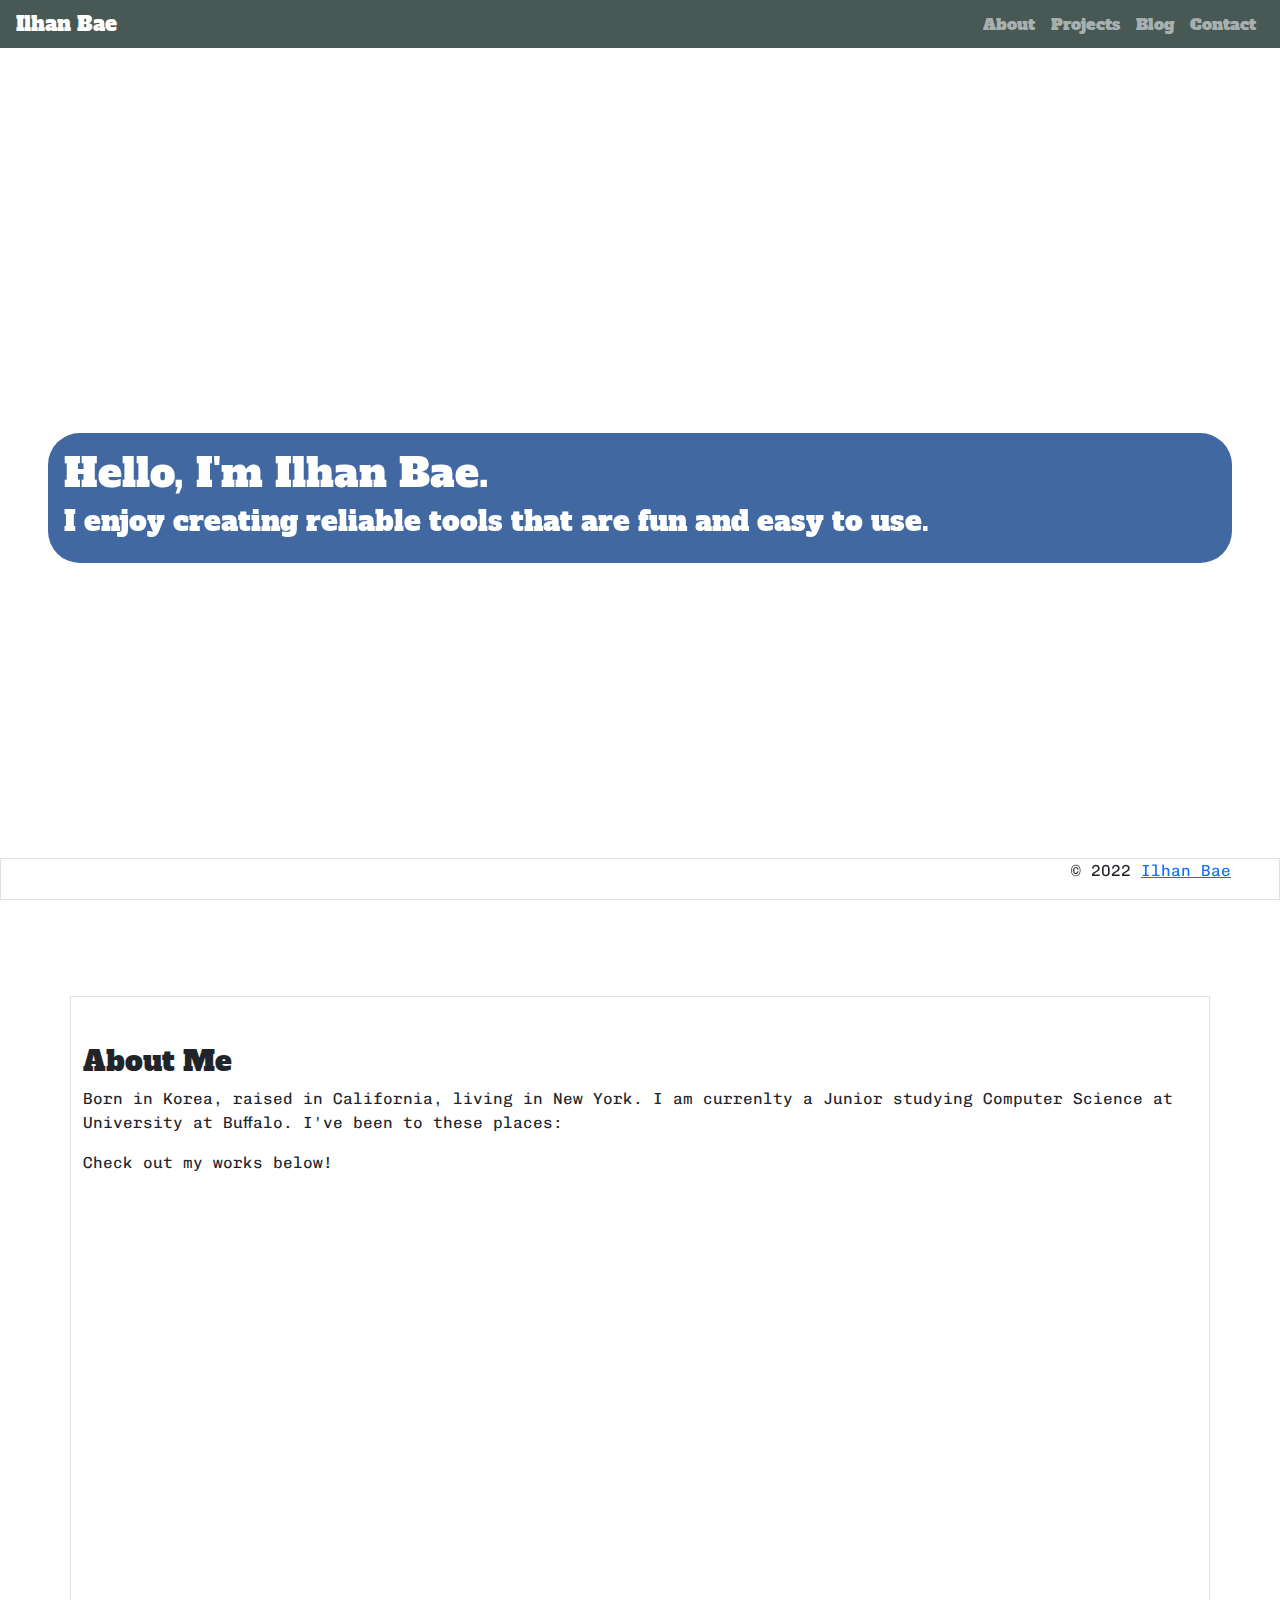
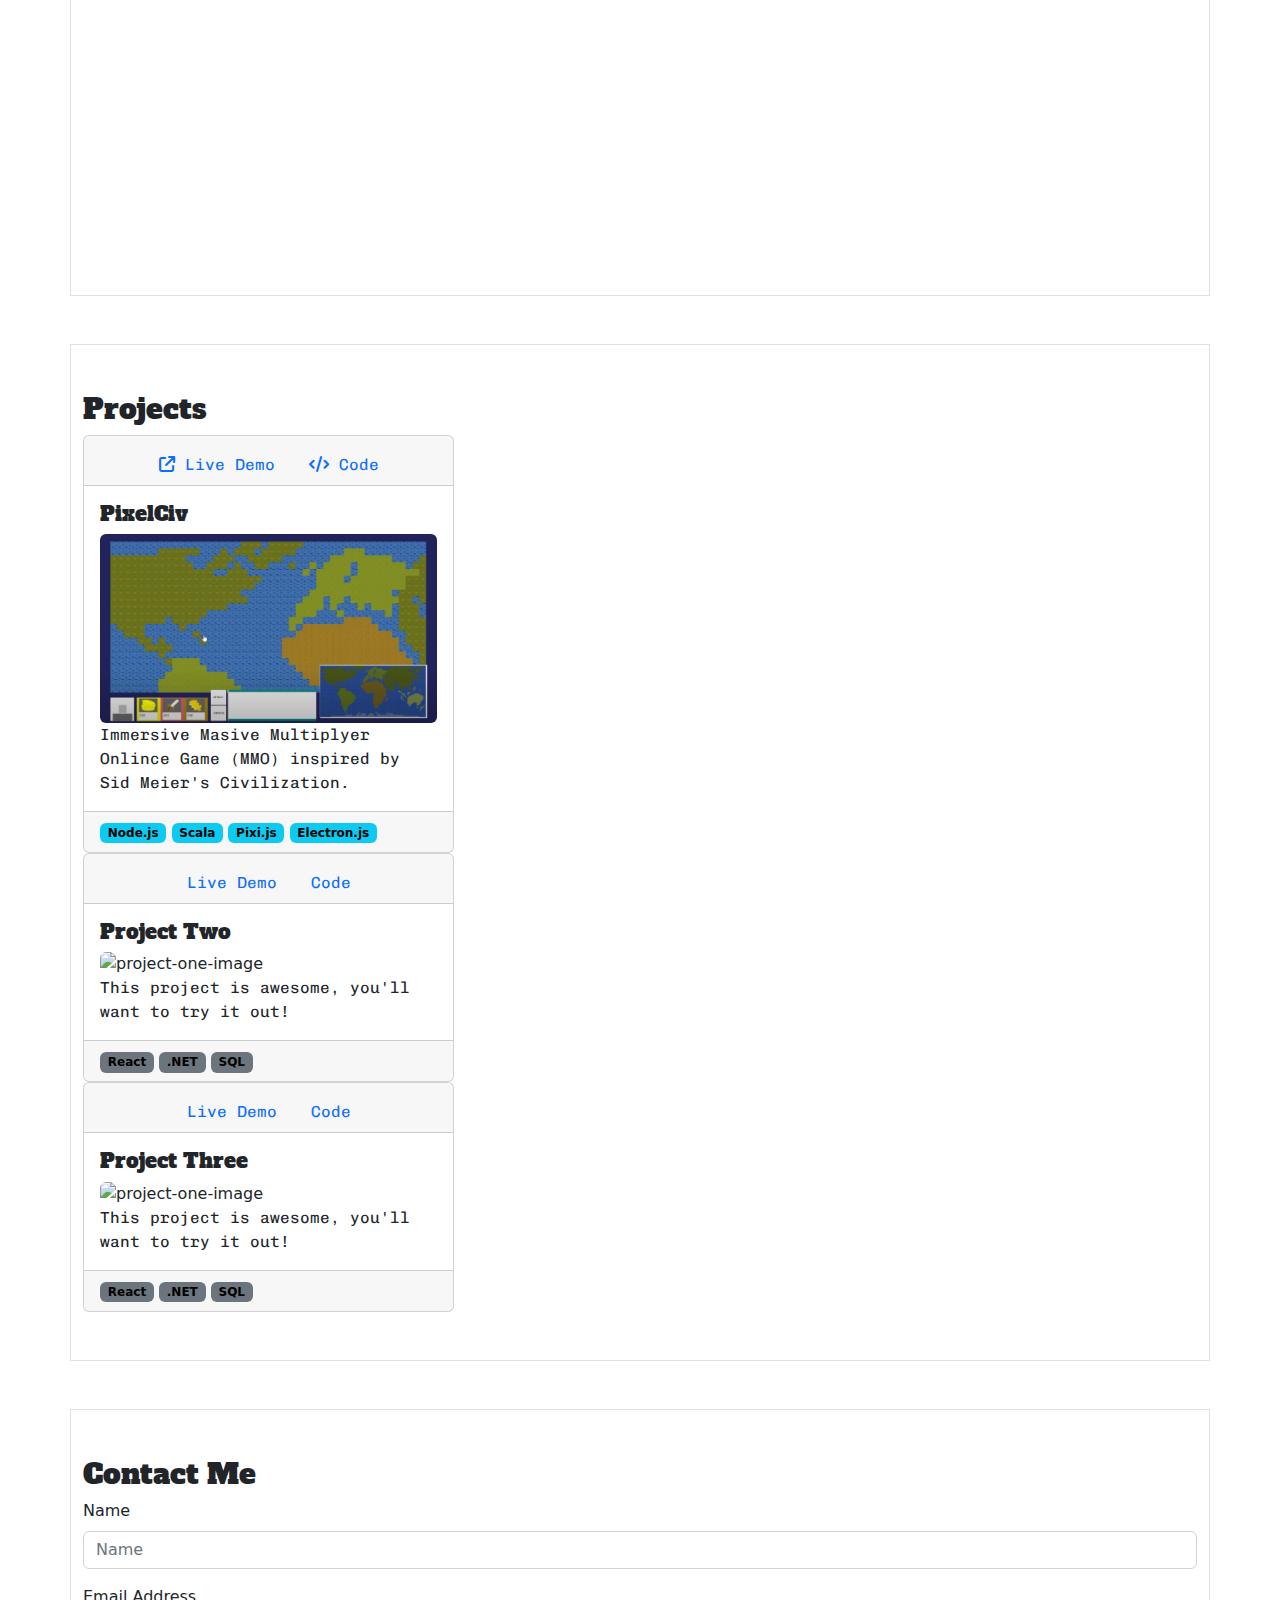
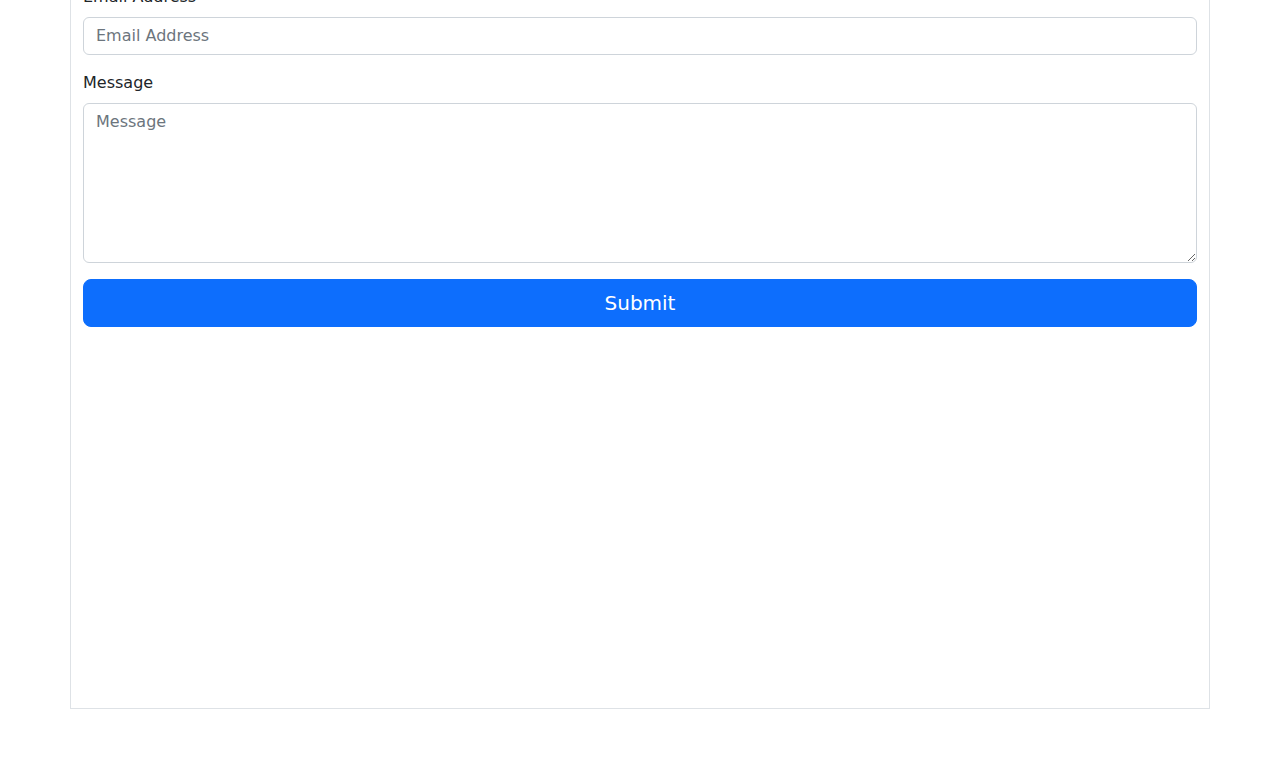
==== index.html @ 73eae4bf "Initial Commit" ====
<!DOCTYPE html>
<html lang="en">
<head>
  <meta charset="UTF-8">
  <meta name="description" content="Portfolio Website">
  <meta name="author" content="Ilhan Bae">
  <meta name="viewport" content="width=device-width, initial-scale=1.0">
  <meta name="theme-color" conctent="#636f65">

  <!-- Icon & Title -->
  <link rel="icon" href="assets/favico.ico">
  <title>Ilhan Bae</title>
  
  <!-- Custom Style -->
  <link rel="stylesheet" href="/assets/css/main.css">
  <!-- Google Fonts -->
  <!-- <link rel="preconnect" href="https://fonts.googleapis.com">
  <link rel="preconnect" href="https://fonts.gstatic.com" crossorigin>
  <link href="https://fonts.googleapis.com/css2?family=Alfa+Slab+One&display=swap" rel="stylesheet">
  <link href="https://fonts.googleapis.com/css2?family=Chivo&display=swap" rel="stylesheet"> -->
  <!-- Bootstrap CSS v5.2.3 -->
  <link rel="stylesheet" href="/assets/vendor/bootstrap/css/bootstrap.min.css">
  <!-- <link rel="stylesheet" href="https://cdn.jsdelivr.net/npm/bootstrap@5.2.3/dist/css/bootstrap.min.css" integrity="sha384-rbsA2VBKQhggwzxH7pPCaAqO46MgnOM80zW1RWuH61DGLwZJEdK2Kadq2F9CUG65" crossorigin="anonymous">
  <script src="https://cdn.jsdelivr.net/npm/bootstrap@5.2.3/dist/js/bootstrap.bundle.min.js" integrity="sha384-kenU1KFdBIe4zVF0s0G1M5b4hcpxyD9F7jL+jjXkk+Q2h455rYXK/7HAuoJl+0I4" crossorigin="anonymous"></script> -->
  <!-- Font Awesome CSS v6.2.1 CSS-->
  <link rel="stylesheet" href="/assets/vendor/font-awesome/css/fontawesome.min.css">
  <!-- <script src="https://kit.fontawesome.com/8bffa62fe6.js" crossorigin="anonymous"></script> -->
</head>

<body class="">
  <div>
    <!-- Navbar Contents -->
    <nav class="navbar navbar-expand-md fixed-top py-1 px-3 navbar-dark bg-green" id="navbar">

      <!-- Navbar Main Icon  -->
      <a class="navbar-brand" href="#">Ilhan Bae</a>

      
      
      <!-- Navbar Toggle Button -->
      <button class="navbar-toggler" type="button" data-bs-toggle="collapse" data-bs-target="#navbarResponsive" aria-controls="navbarResponsive" aria-expanded="false" aria-label="Toggle navigation">
        <span class="navbar-toggler-icon"></span>
      </button>
      


      <!-- Navbar Links -->
      <div class="collapse navbar-collapse justify-content-end" id="navbarResponsive">
        <ul class="navbar-nav">
          <li class="nav-item" >
            <a class="nav-link js-scroll-trigger" href="#about">About</a>
          </li>
          <li class="nav-item">
            <a class="nav-link js-scroll-trigger" href="#projects">Projects</a>
          </li>
          <li class="nav-item">
            <a class="nav-link js-scroll-trigger" href="#blog">Blog</a>
          </li>
          <li class="nav-item">
            <a class="nav-link js-scroll-trigger" href="#contact">Contact</a>
          </li>
        </ul>
      </div>

    </nav>

    <!-- Main Contents -->
    <main class="" data-bs-spy="scroll" data-bs-target="#navbar">
      
      <!-- Hero Section -->
      <section class="hero text-white d-flex flex-column justify-content-center p-5 my-5 min-vh-100" id="hero" >
        <div class="bg-primary rounded-5 p-3">
          <h1>Hello, I'm Ilhan Bae.</h1>
          <h3>I enjoy creating reliable tools that are fun and easy to use.</h3>
        </div>
      </section>



      <!-- About Section -->
      <section class="container border py-5 my-5 min-vh-100" id="about">
        <h3>About Me</h3>        
        <p>
          Born in Korea, raised in California, living in New York. I am currenlty a Junior studying Computer Science at University at Buffalo. I've been to these places:
        </p>
        <p>
          Check out my works below!
        </p>
      </section>
      

      
      <!-- Project Section -->
      <section class="container border py-5 my-5 min-vh-100" id="projects" >
        <h3>Projects</h3>
        <div class="card-deck">

          <!-- Project One Card -->
          <div class="card col-md-4 col-lg-4">

            <!-- Card Header -->
            <div class="card-header">
              <ul class="nav nav-tabs card-header-tabs justify-content-center">
                <li class="nav-item">
                  <a class="nav-link" href="/" target="_blank">
                    <i class="fa-sharp fa-solid fa-arrow-up-right-from-square"></i>
                    Live Demo
                  </a>
                </li>
                <li class="nav-item">
                  <a class="nav-link" href="https://github.com/Northbase/PixelCiv" target="_blank">
                    <i class="fa-sharp fa-solid fa-code"></i>
                    Code
                  </a>
                </li>
              </ul>
            </div>

            <!-- Card Body -->
            <div class="card-body d-flex flex-column justify-content-between">
              <h5 class="card-title">PixelCiv</h5>
              <img class="card-img-top rounded" src="/assets/images/PixelCiv.png" alt="project-one-image">
              <p class="card-text">
                Immersive Masive Multiplyer Onlince Game (MMO) inspired by Sid Meier's Civilization.  
              </p>
            </div>

            <!-- Card Footer -->
            <div class="card-footer text-muted">
              <span class="badge badge-pill bg-info text-black">Node.js</span>
              <span class="badge badge-pill bg-info text-black">Scala</span>
              <span class="badge badge-pill bg-info text-black">Pixi.js</span>
              <span class="badge badge-pill bg-info text-black">Electron.js</span>
            </div>
          </div>


          <!-- Project Two Card -->
          <div class="card col-md-4 col-lg-4">
            <!-- Card Header -->
            <div class="card-header">
              <ul class="nav nav-tabs card-header-tabs justify-content-center">
                <li class="nav-item">
                  <a href="/" class="nav-link">Live Demo</a>
                </li>
                <li class="nav-item">
                  <a href="/" class="nav-link">Code</a>
                </li>
              </ul>
            </div>
            <!-- Card Body -->
            <div class="card-body">
              <h5 class="card-title">Project Two</h5>
              <img class="card-img-top rounded" src="https://via.placeholder.com/300/300" alt="project-one-image">
              <p class="card-text">This project is awesome, you'll want to try it out!</p>
            </div>
            <!-- Card Footer -->
            <div class="card-footer text-muted">
              <span class="badge badge-pill bg-secondary text-black">React</span>
              <span class="badge badge-pill bg-secondary text-black">.NET</span>
              <span class="badge badge-pill bg-secondary text-black">SQL</span>
            </div>
          </div>


          <!-- Project Three Card -->
          <div class="card col-md-4 col-lg-4">
            <!-- Card Header -->
            <div class="card-header">
              <ul class="nav nav-tabs card-header-tabs justify-content-center">
                <li class="nav-item">
                  <a href="/" class="nav-link">Live Demo</a>
                </li>
                <li class="nav-item">
                  <a href="/" class="nav-link">Code</a>
                </li>
              </ul>
            </div>
            <!-- Card Body -->
            <div class="card-body">
              <h5 class="card-title">Project Three</h5>
              <img class="card-img-top rounded" src="https://via.placeholder.com/300/300" alt="project-one-image">
              <p class="card-text">This project is awesome, you'll want to try it out!</p>
            </div>
            <!-- Card Footer -->
            <div class="card-footer text-muted">
              <span class="badge badge-pill bg-secondary text-black">React</span>
              <span class="badge badge-pill bg-secondary text-black">.NET</span>
              <span class="badge badge-pill bg-secondary text-black">SQL</span>
            </div>
          </div>
        </div>
      </section>



      <!-- contact section -->
      <section class="container border py-5 my-5 min-vh-100" id="contact">
        
        <h3>Contact Me</h3>
        <form id="contactForm">
          <!-- Name input -->
          <div class="mb-3">
            <label class="form-label" for="name">Name</label>
            <input class="form-control" id="name" type="text" placeholder="Name" />
          </div>
          <!-- Email address input -->
          <div class="mb-3">
            <label class="form-label" for="emailAddress">Email Address</label>
            <input class="form-control" id="emailAddress" type="email" placeholder="Email Address" />
          </div>
          <!-- Message input -->
          <div class="mb-3">
            <label class="form-label" for="message">Message</label>
            <textarea class="form-control" id="message" type="text" placeholder="Message" style="height: 10rem;"></textarea>
          </div>
          <!-- Form submit button -->
          <div class="d-grid">
            <button class="btn btn-primary btn-lg" type="submit">Submit</button>
          </div>
        </form>
        
      </section>

    </main>



    <!-- Footer Contents -->
    <footer class="d-flex justify-content-end align-items-center fixed-bottom px-5 border">

      <p>© 2022 <a href="https://github.com/Northbase" target="_blank">Ilhan Bae</a> </p>

    </footer>

  </div>


  
  <!-- Bootstrap JS v.5.2.3 -->
  <script src="/assets/vendor/bootstrap/js/bootstrap.bundle.min.js"></script>
  <!-- jQuery JS v.3.6.2 -->
  <script src="/assets/vendor/jquery/jquery-3.6.2.min.js"></script>
  <!-- Custom Script -->
  <script src="/assets/js/main.js"></script>
</body>
</html>
---- assets/css/main.css ----
/* alfa-slab-one-regular - latin */
@font-face {
  font-family: 'Alfa Slab One';
  font-style: normal;
  font-weight: 400;
  src: local(''),
       url('../fonts/alfa-slab-one-v17-latin-regular.woff2') format('woff2'), /* Chrome 26+, Opera 23+, Firefox 39+ */
       url('../fonts/alfa-slab-one-v17-latin-regular.woff') format('woff'); /* Chrome 6+, Firefox 3.6+, IE 9+, Safari 5.1+ */
}

/* chivo-mono-regular - latin */
@font-face {
  font-family: 'Chivo Mono';
  font-style: normal;
  font-weight: 400;
  src: local(''),
       url('../fonts/chivo-mono-v4-latin-regular.woff2') format('woff2'), /* Chrome 26+, Opera 23+, Firefox 39+ */
       url('../fonts/chivo-mono-v4-latin-regular.woff') format('woff'); /* Chrome 6+, Firefox 3.6+, IE 9+, Safari 5.1+ */
}

* {
  padding: 0;
  margin: 0;
  box-sizing: border-box;
}

/* fonts */
h1, h2, h3, h4, h5, h6, nav a  {
  font-family: 'Alfa Slab One';
}
p, a {
  font-family: 'Chivo Mono';
}


.hero {
  background-image: url(/assets/images/Neil-paper-crumple.jpg);
  background-size: cover;
  background-position: 50%;
  filter: grayscale(60%);
}

/* theme-color */




.bg-green {
  background-color: #475855;
}
.bg-tech-react {
  background-color: #61DBFB;
}
.bg-tech-dotnet {
  background-color: #5c2d91;
}
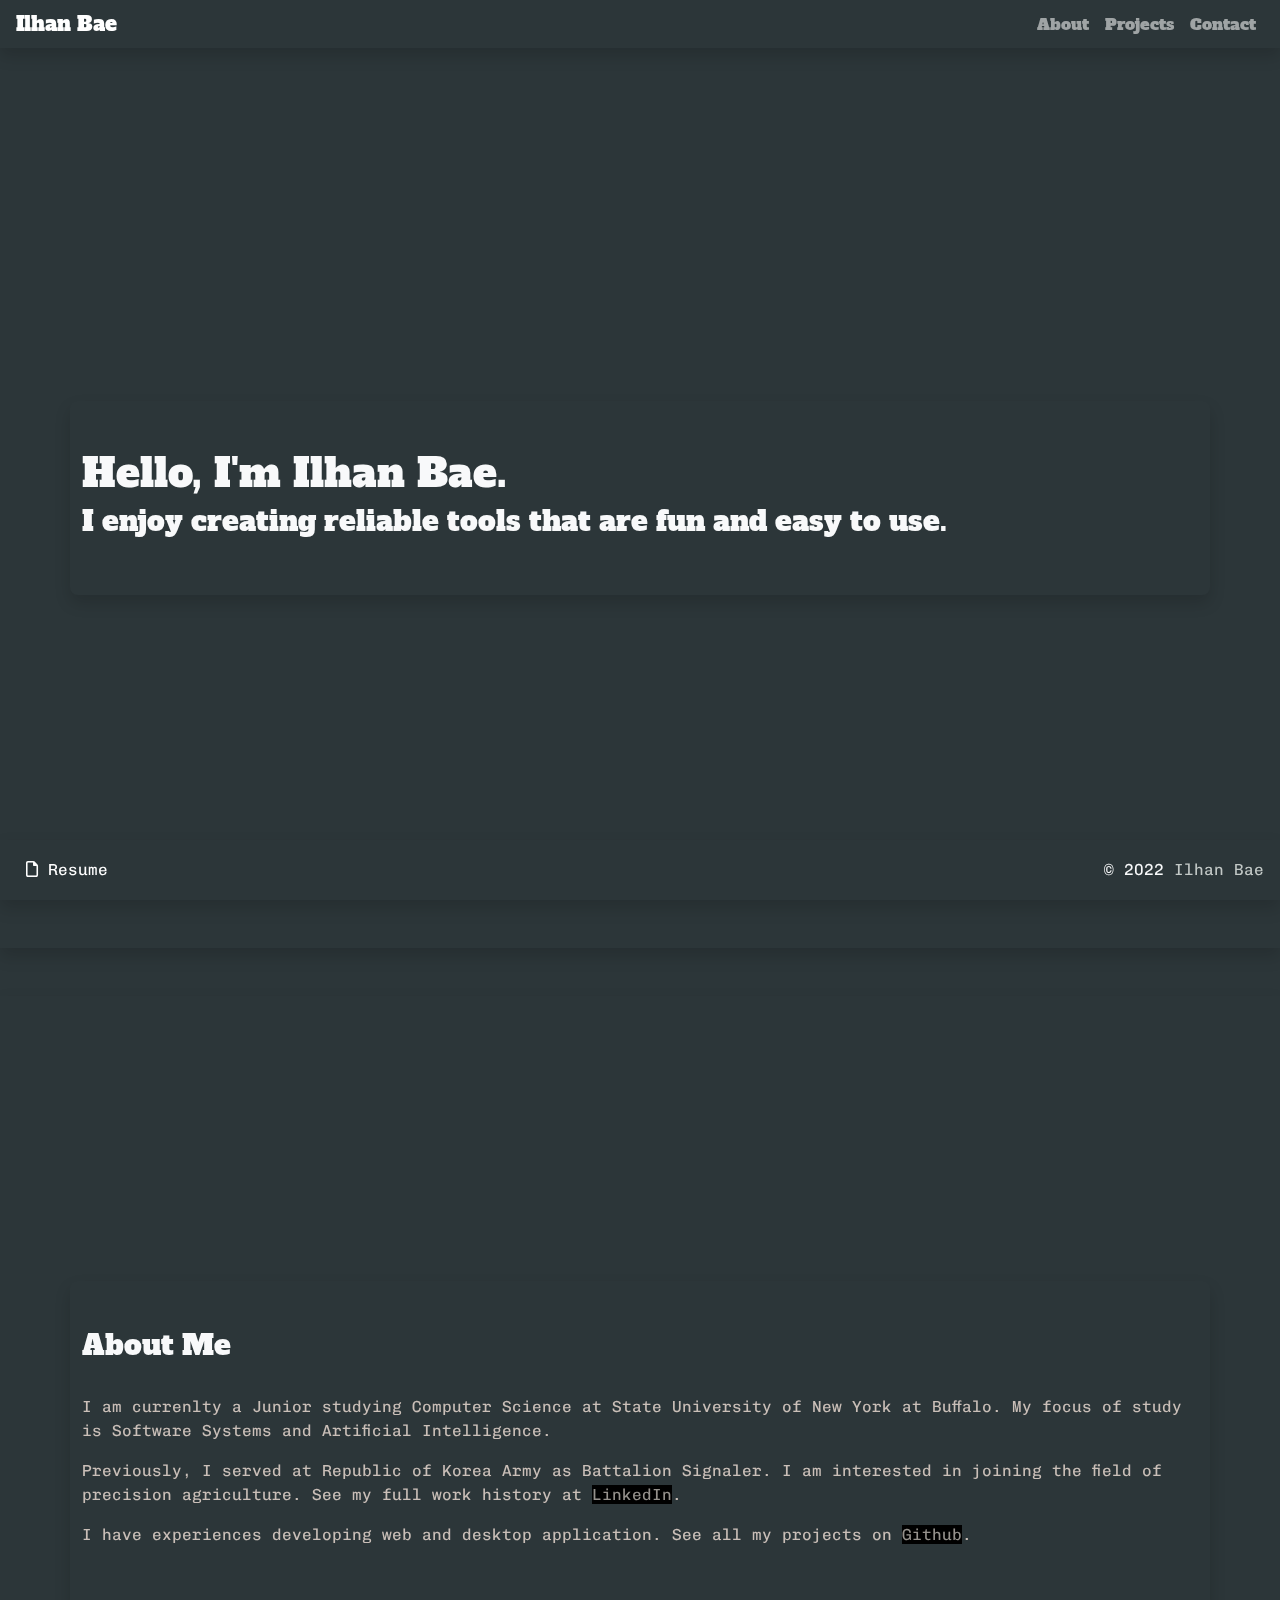
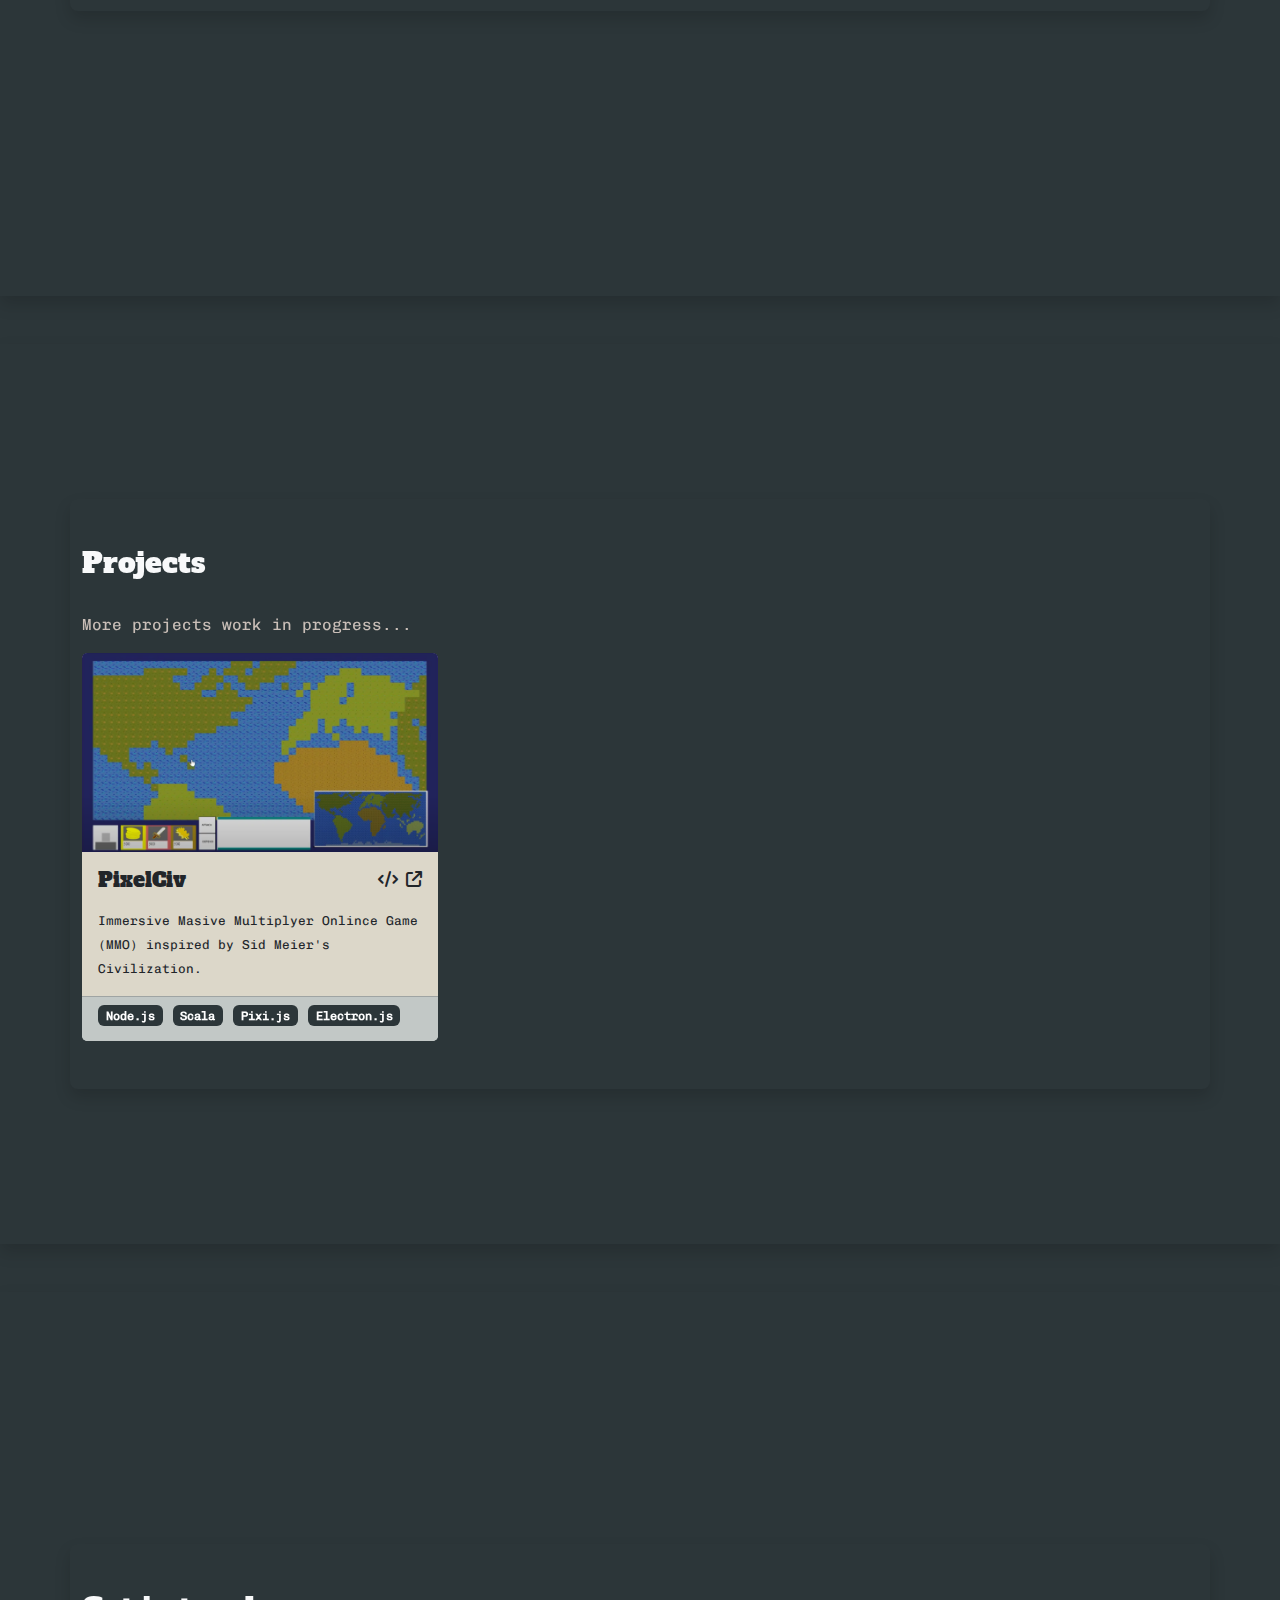
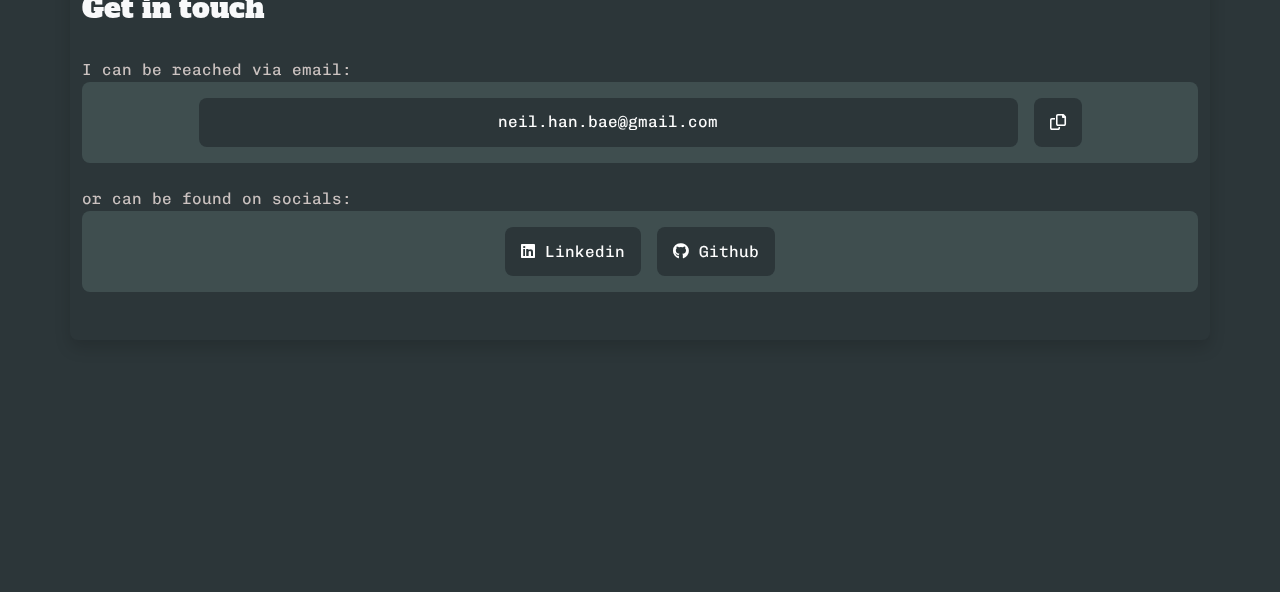
==== commit 0acda4cb: "Update resume and clipboard tooltip" ====
--- a/index.html
+++ b/index.html
@@ -5,37 +5,28 @@
   <meta name="description" content="Portfolio Website">
   <meta name="author" content="Ilhan Bae">
   <meta name="viewport" content="width=device-width, initial-scale=1.0">
-  <meta name="theme-color" conctent="#636f65">
 
   <!-- Icon & Title -->
-  <link rel="icon" href="assets/favico.ico">
+  <link rel="icon" href="/assets/favicon.ico">
   <title>Ilhan Bae</title>
   
   <!-- Custom Style -->
   <link rel="stylesheet" href="/assets/css/main.css">
-  <!-- Google Fonts -->
-  <!-- <link rel="preconnect" href="https://fonts.googleapis.com">
-  <link rel="preconnect" href="https://fonts.gstatic.com" crossorigin>
-  <link href="https://fonts.googleapis.com/css2?family=Alfa+Slab+One&display=swap" rel="stylesheet">
-  <link href="https://fonts.googleapis.com/css2?family=Chivo&display=swap" rel="stylesheet"> -->
   <!-- Bootstrap CSS v5.2.3 -->
   <link rel="stylesheet" href="/assets/vendor/bootstrap/css/bootstrap.min.css">
-  <!-- <link rel="stylesheet" href="https://cdn.jsdelivr.net/npm/bootstrap@5.2.3/dist/css/bootstrap.min.css" integrity="sha384-rbsA2VBKQhggwzxH7pPCaAqO46MgnOM80zW1RWuH61DGLwZJEdK2Kadq2F9CUG65" crossorigin="anonymous">
-  <script src="https://cdn.jsdelivr.net/npm/bootstrap@5.2.3/dist/js/bootstrap.bundle.min.js" integrity="sha384-kenU1KFdBIe4zVF0s0G1M5b4hcpxyD9F7jL+jjXkk+Q2h455rYXK/7HAuoJl+0I4" crossorigin="anonymous"></script> -->
   <!-- Font Awesome CSS v6.2.1 CSS-->
   <link rel="stylesheet" href="/assets/vendor/font-awesome/css/fontawesome.min.css">
-  <!-- <script src="https://kit.fontawesome.com/8bffa62fe6.js" crossorigin="anonymous"></script> -->
 </head>
 
-<body class="">
+<body>
   <div>
+    
     <!-- Navbar Contents -->
-    <nav class="navbar navbar-expand-md fixed-top py-1 px-3 navbar-dark bg-green" id="navbar">
+    <nav class="navbar navbar-expand-md fixed-top py-1 px-3 navbar-dark bg-do shadow" id="navbar">
 
       <!-- Navbar Main Icon  -->
       <a class="navbar-brand" href="#">Ilhan Bae</a>
 
-      
       
       <!-- Navbar Toggle Button -->
       <button class="navbar-toggler" type="button" data-bs-toggle="collapse" data-bs-target="#navbarResponsive" aria-controls="navbarResponsive" aria-expanded="false" aria-label="Toggle navigation">
@@ -43,18 +34,17 @@
       </button>
       
 
-
       <!-- Navbar Links -->
       <div class="collapse navbar-collapse justify-content-end" id="navbarResponsive">
         <ul class="navbar-nav">
           <li class="nav-item" >
             <a class="nav-link js-scroll-trigger" href="#about">About</a>
           </li>
+          <!-- <li class="nav-item">
+            <a class="nav-link js-scroll-trigger" href="#skills">Skills</a>
+          </li> -->
           <li class="nav-item">
             <a class="nav-link js-scroll-trigger" href="#projects">Projects</a>
-          </li>
-          <li class="nav-item">
-            <a class="nav-link js-scroll-trigger" href="#blog">Blog</a>
           </li>
           <li class="nav-item">
             <a class="nav-link js-scroll-trigger" href="#contact">Contact</a>
@@ -68,8 +58,8 @@
     <main class="" data-bs-spy="scroll" data-bs-target="#navbar">
       
       <!-- Hero Section -->
-      <section class="hero text-white d-flex flex-column justify-content-center p-5 my-5 min-vh-100" id="hero" >
-        <div class="bg-primary rounded-5 p-3">
+      <section class="d-flex flex-column justify-content-center min-vh-100 my-5 shadow" id="hero" >
+        <div class="container py-5 text-light rounded-3 shadow">
           <h1>Hello, I'm Ilhan Bae.</h1>
           <h3>I enjoy creating reliable tools that are fun and easy to use.</h3>
         </div>
@@ -78,148 +68,123 @@
 
 
       <!-- About Section -->
-      <section class="container border py-5 my-5 min-vh-100" id="about">
-        <h3>About Me</h3>        
-        <p>
-          Born in Korea, raised in California, living in New York. I am currenlty a Junior studying Computer Science at University at Buffalo. I've been to these places:
-        </p>
-        <p>
-          Check out my works below!
-        </p>
-      </section>
-      
-
-      
+      <section class="d-flex flex-column justify-content-center min-vh-100 my-5 shadow" id="about">
+        <div class="container py-5 rounded-3 shadow">
+          
+          <h3 class="text-light">About Me</h3>
+          <br>
+          <p>
+            I am currenlty a Junior studying Computer Science at State University of New York at Buffalo. My focus of study is Software Systems and Artificial Intelligence. 
+          </p>
+          
+          <p>
+            Previously, I served at Republic of Korea Army as Battalion Signaler. I am interested in joining the field of precision agriculture. See my full work history at <a class="inline-link" href="https://www.linkedin.com/in/neilbae/" target="_blank">LinkedIn</a>.
+          </p>
+
+          <p>
+            I have experiences developing web and desktop application. See all my projects on <a class="inline-link" href="https://github.com/Northbase" target="_blank">Github</a>.
+          </p>
+
+        </div>
+      </section>
+
+
       <!-- Project Section -->
-      <section class="container border py-5 my-5 min-vh-100" id="projects" >
-        <h3>Projects</h3>
-        <div class="card-deck">
-
-          <!-- Project One Card -->
-          <div class="card col-md-4 col-lg-4">
-
-            <!-- Card Header -->
-            <div class="card-header">
-              <ul class="nav nav-tabs card-header-tabs justify-content-center">
-                <li class="nav-item">
-                  <a class="nav-link" href="/" target="_blank">
-                    <i class="fa-sharp fa-solid fa-arrow-up-right-from-square"></i>
-                    Live Demo
-                  </a>
-                </li>
-                <li class="nav-item">
-                  <a class="nav-link" href="https://github.com/Northbase/PixelCiv" target="_blank">
-                    <i class="fa-sharp fa-solid fa-code"></i>
-                    Code
-                  </a>
-                </li>
-              </ul>
+      <section class="d-flex flex-column justify-content-center min-vh-100 my-5 shadow" id="projects" >
+        <div class="container py-5 rounded-3 shadow">
+
+          <h3 class="text-light">Projects</h3>
+          <br>
+
+          <p>More projects work in progress...</p>
+
+          <div class="row">
+          
+            <!-- Project 1 -->
+            <div class="col-sm-6 col-md-4">
+              <div class="card">
+                <!-- Card Image -->
+                <img class="card-img-top" src="/assets/images/PixelCiv.png" alt="PixelCiv Project image">
+                <!-- Card Body -->
+                <div class="card-body bg-st">
+                  <div class="d-flex card-title justify-content-between">
+                    <!-- Card Title -->
+                    <h5>PixelCiv</h5>
+                    <div class="d-flex flex-row gap-2">
+                      <a class="nav-link" href="https://github.com/Northbase/PixelCiv" target="_blank">
+                        <i class="fa-sharp fa-solid fa-code"></i>
+                      </a>
+                      <a class="nav-link" href="https://github.com/Northbase/PixelCiv" target="_blank">
+                        <i class="fa-sharp fa-solid fa-arrow-up-right-from-square"></i>
+                      </a>
+                    </div>
+                  </div>
+                  <!-- Card Text -->
+                  <span class="card-text">
+                    Immersive Masive Multiplyer Onlince Game (MMO) inspired by Sid Meier's Civilization.  
+                  </span>
+                </div>
+                <!-- Card Footer -->
+                <div class="card-footer">
+                  <span class="badge badge-pill">Node.js</span>
+                  <span class="badge badge-pill">Scala</span>
+                  <span class="badge badge-pill">Pixi.js</span>
+                  <span class="badge badge-pill">Electron.js</span>
+                </div>
+              </div>
             </div>
-
-            <!-- Card Body -->
-            <div class="card-body d-flex flex-column justify-content-between">
-              <h5 class="card-title">PixelCiv</h5>
-              <img class="card-img-top rounded" src="/assets/images/PixelCiv.png" alt="project-one-image">
-              <p class="card-text">
-                Immersive Masive Multiplyer Onlince Game (MMO) inspired by Sid Meier's Civilization.  
-              </p>
+            
+          </div>
+
+        </div>
+      </section>
+
+
+
+      <!-- contact section -->
+      <section class="d-flex flex-column justify-content-center min-vh-100 mt-5 shadow" id="contact">
+        <div class="container py-5 text-light rounded-3 shadow">
+
+          <h3>Get in touch</h3>
+          <br>
+          
+          <!-- Email -->
+          <span>I can be reached via email:</span>
+          <div class="container py-3 gap-3 d-flex justify-content-center bg-rc rounded-3">
+            
+            <!-- Email Address -->
+            <a href="mailto:neil.han.bae@gmail.com" class="badge badge-link bg-do py-3 px-5 col-9 rounded-3" id="contact-email">
+              neil.han.bae@gmail.com
+            </a>
+            <!-- Copy Email Button  -->
+            <!-- <div class="badge badge-link bg-do py-3 px-3 rounded-3" id="copy-email-button" role="button" data-bs-toggle="popover" data-bs-trigger="focus" data-bs-custom-class="copy-popover" data-bs-placement="top" data-bs-content="Copied" tabindex="0" >
+              <i class="fa-regular fa-copy"></i>
+            </div> -->
+
+            <div class="badge badge-link bg-do py-3 px-3 rounded-3" id="copy-email-button" role="button" data-bs-toggle="tooltip" data-bs-trigger="hover" data-bs-placement="top" data-bs-title="Copy to Clipboard" >
+              <i class="fa-regular fa-copy"></i>
             </div>
-
-            <!-- Card Footer -->
-            <div class="card-footer text-muted">
-              <span class="badge badge-pill bg-info text-black">Node.js</span>
-              <span class="badge badge-pill bg-info text-black">Scala</span>
-              <span class="badge badge-pill bg-info text-black">Pixi.js</span>
-              <span class="badge badge-pill bg-info text-black">Electron.js</span>
-            </div>
+            
           </div>
 
-
-          <!-- Project Two Card -->
-          <div class="card col-md-4 col-lg-4">
-            <!-- Card Header -->
-            <div class="card-header">
-              <ul class="nav nav-tabs card-header-tabs justify-content-center">
-                <li class="nav-item">
-                  <a href="/" class="nav-link">Live Demo</a>
-                </li>
-                <li class="nav-item">
-                  <a href="/" class="nav-link">Code</a>
-                </li>
-              </ul>
-            </div>
-            <!-- Card Body -->
-            <div class="card-body">
-              <h5 class="card-title">Project Two</h5>
-              <img class="card-img-top rounded" src="https://via.placeholder.com/300/300" alt="project-one-image">
-              <p class="card-text">This project is awesome, you'll want to try it out!</p>
-            </div>
-            <!-- Card Footer -->
-            <div class="card-footer text-muted">
-              <span class="badge badge-pill bg-secondary text-black">React</span>
-              <span class="badge badge-pill bg-secondary text-black">.NET</span>
-              <span class="badge badge-pill bg-secondary text-black">SQL</span>
-            </div>
+          <br>
+
+          <!-- Social -->
+          <span>or can be found on socials:</span>
+          <div class="container py-3 gap-3 d-flex justify-content-center bg-rc rounded-3">
+           
+            <a class="badge badge-link bg-do p-3 bg-do rounded-3" href="https://www.linkedin.com/in/neilbae/" target="_blank">
+              <i class="fa-brands fa-linkedin"></i>
+              Linkedin
+            </a>
+            <a class="badge badge-link bg-do p-3 bg-do rounded-3" href="https://github.com/Northbase" target="_blank">
+              <i class="fa-brands fa-github"></i>
+              Github
+            </a>
+
           </div>
 
-
-          <!-- Project Three Card -->
-          <div class="card col-md-4 col-lg-4">
-            <!-- Card Header -->
-            <div class="card-header">
-              <ul class="nav nav-tabs card-header-tabs justify-content-center">
-                <li class="nav-item">
-                  <a href="/" class="nav-link">Live Demo</a>
-                </li>
-                <li class="nav-item">
-                  <a href="/" class="nav-link">Code</a>
-                </li>
-              </ul>
-            </div>
-            <!-- Card Body -->
-            <div class="card-body">
-              <h5 class="card-title">Project Three</h5>
-              <img class="card-img-top rounded" src="https://via.placeholder.com/300/300" alt="project-one-image">
-              <p class="card-text">This project is awesome, you'll want to try it out!</p>
-            </div>
-            <!-- Card Footer -->
-            <div class="card-footer text-muted">
-              <span class="badge badge-pill bg-secondary text-black">React</span>
-              <span class="badge badge-pill bg-secondary text-black">.NET</span>
-              <span class="badge badge-pill bg-secondary text-black">SQL</span>
-            </div>
-          </div>
-        </div>
-      </section>
-
-
-
-      <!-- contact section -->
-      <section class="container border py-5 my-5 min-vh-100" id="contact">
-        
-        <h3>Contact Me</h3>
-        <form id="contactForm">
-          <!-- Name input -->
-          <div class="mb-3">
-            <label class="form-label" for="name">Name</label>
-            <input class="form-control" id="name" type="text" placeholder="Name" />
-          </div>
-          <!-- Email address input -->
-          <div class="mb-3">
-            <label class="form-label" for="emailAddress">Email Address</label>
-            <input class="form-control" id="emailAddress" type="email" placeholder="Email Address" />
-          </div>
-          <!-- Message input -->
-          <div class="mb-3">
-            <label class="form-label" for="message">Message</label>
-            <textarea class="form-control" id="message" type="text" placeholder="Message" style="height: 10rem;"></textarea>
-          </div>
-          <!-- Form submit button -->
-          <div class="d-grid">
-            <button class="btn btn-primary btn-lg" type="submit">Submit</button>
-          </div>
-        </form>
-        
+        </div>
       </section>
 
     </main>
@@ -227,9 +192,18 @@
 
 
     <!-- Footer Contents -->
-    <footer class="d-flex justify-content-end align-items-center fixed-bottom px-5 border">
-
-      <p>© 2022 <a href="https://github.com/Northbase" target="_blank">Ilhan Bae</a> </p>
+    <footer class="d-flex justify-content-between align-items-center p-3 fixed-bottom bg-do shadow">
+
+      <a class="badge badge-link" href="/ILHAN_BAE_Resume.pdf" target="_blank" >
+        <i class="fa-regular fa-file"></i>
+        <span>Resume</span>
+      </a>
+      <span class="text-light">
+        © 2022 
+        <a class="inline-link" role="button" data-bs-custom-class="portrait-popover" data-bs-toggle="popover" data-bs-trigger="focus" data-bs-placement="top" data-bs-title="<span>Ilhan Bae (b. 2000) <br> Self Portrait, 2018 <br> Oil pastel on canvas</span>" data-bs-content="<image src='/assets/images/self-portrait.jpg' class='img-thumbnail rounded-3'>" tabindex="0">
+          Ilhan Bae
+        </a>
+      </span>
 
     </footer>
 
--- a/assets/css/main.css
+++ b/assets/css/main.css
@@ -18,39 +18,194 @@
        url('../fonts/chivo-mono-v4-latin-regular.woff') format('woff'); /* Chrome 6+, Firefox 3.6+, IE 9+, Safari 5.1+ */
 }
 
+/* Color Palettes */
+:root {
+  --dracula-orchid: #2c3639;
+  --rocky-creek: #3f4e4f;
+  --solitary-state: #c2c8c6;
+  --mud-ball: #966644;
+  --sassafras-tea: #dcd7c9;
+  --white-chalk: #f6f5f1;
+}
+
+/* Colored Classes */
+.bg-do {
+  background-color: var(--dracula-orchid);
+}
+.bg-rc {
+  background-color: var(--rocky-creek);
+}
+.bg-ss {
+  background-color: var(--solitary-state);
+}
+.bg-mb {
+  background-color: var(--mud-ball);
+}
+.bg-st {
+  background-color: var(--sassafras-tea);
+}
+.bg-wc {
+  background-color: var(--sassafras-tea);
+}
+.text-light {
+  color: var(--white-chalk)
+}
+.text-dark {
+  color: var(--dracula-orchid)
+}
+.border-light {
+  border-color: var(--white-chalk);
+}
+.border-dark {
+  border-color: var(--dracula-orchid);
+}
+
+/* Default */
 * {
   padding: 0;
   margin: 0;
   box-sizing: border-box;
-}
-
-/* fonts */
+  font-family: 'Chivo Mono';
+}
+
+/* Fonts */
 h1, h2, h3, h4, h5, h6, nav a  {
   font-family: 'Alfa Slab One';
 }
-p, a {
-  font-family: 'Chivo Mono';
-}
-
-
-.hero {
-  background-image: url(/assets/images/Neil-paper-crumple.jpg);
+
+/* Body Background */
+html body {
+  background-color: var(--dracula-orchid);
+}
+
+/* Links */
+.inline-link {
+  text-decoration: none;
+  background-color: var(--dracula-orchid);
+  color: var(--solitary-state);
+  /* mix-blend-mode: difference; */
+}
+.inline-link:hover {
+  color: var(--white-chalk)
+}
+.social-link {
+  text-decoration: none;
+  color: var(--white-chalk);
+}
+.social-link:hover {
+  color: var(--sassafras-tea)
+}
+
+
+/* Badges */
+.badge {
+  white-space: nowrap;
+  overflow: hidden;
+  text-overflow: ellipsis;
+
+}
+.badge-link {
+  text-decoration: none;
+  font-size: 1em !important;
+  font-weight: 200 !important;
+}
+.badge-link:hover {
+  color: var(--sassafras-tea)
+}
+
+
+/* Popovers */
+.copy-popover {
+  --bs-popover-max-width: 200px !important;
+  --bs-popover-header-bg: var(--rocky-creek) !important;
+  --bs-popover-header-color: var(--white-chalk) !important;
+  --bs-popver-bg: var(--sassafras-tea) !important;
+  --bs-popover-body-color: var(--mud-ball) !important;  
+}
+.portrait-popover {
+  --bs-popover-max-width: 300px !important;
+  --bs-popover-header-bg: var(--rocky-creek) !important;
+  --bs-popover-header-color: var(--white-chalk) !important;
+  --bs-popover-bg: var(--dracula-orchid) !important;
+  --bs-popover-body-color: var(--mud-ball) !important;  
+}
+
+
+/* Cards */
+.card {
+  border: none !important;
+}
+/* .card-img-top {
+  width: 100%;
+  height: 20vh;
+  object-fit: cover;
+  object-fit: 100%;
+} */
+
+/* Sections */
+section {
+  /* position: relative; */
+  background-position: 50%;
+  background-repeat: no-repeat;
   background-size: cover;
-  background-position: 50%;
-  filter: grayscale(60%);
-}
-
-/* theme-color */
-
-
-
-
-.bg-green {
-  background-color: #475855;
-}
-.bg-tech-react {
-  background-color: #61DBFB;
-}
-.bg-tech-dotnet {
-  background-color: #5c2d91;
-}
+}
+
+
+/* Hero Section */
+#hero {
+  background-image: url(/assets/images/layered-peaks-haikei-top.svg);
+}
+
+/* About Section */
+#about {
+  background-image: url(/assets/images/blob-haikei.svg);
+  position: relative;
+}
+#about p {
+  color: var(--white-chalk);  
+  mix-blend-mode: difference;
+}
+/* #about::after {
+  content: '';
+  position: absolute;
+  inset: 0;
+  background-color: #355f08;
+  mix-blend-mode: multiply;
+} */
+
+
+/* Skills Section */
+#skills {
+  background-image: url(/assets/images/blob-scene-haikei.svg);
+}
+#skills p {
+  color: var(--white-chalk);  
+  mix-blend-mode: difference;
+}
+
+/* Projects Section */
+#projects {
+  background-image: url(/assets/images/stacked-peaks-haikei.svg);
+}
+#projects p {
+  color: var(--white-chalk);  
+  mix-blend-mode: difference;
+}
+#projects .card-text {
+  font-size: 0.8em;
+}
+#projects .card-footer {
+  background-color: var(--solitary-state) !important;
+}
+#projects .card-footer .badge {
+  background-color: var(--dracula-orchid);
+}
+
+
+/* Contact Section */
+#contact {
+  background-image: url(/assets/images/blob-scatter-haikei.svg);
+}
+#contact span {
+  mix-blend-mode: difference;
+}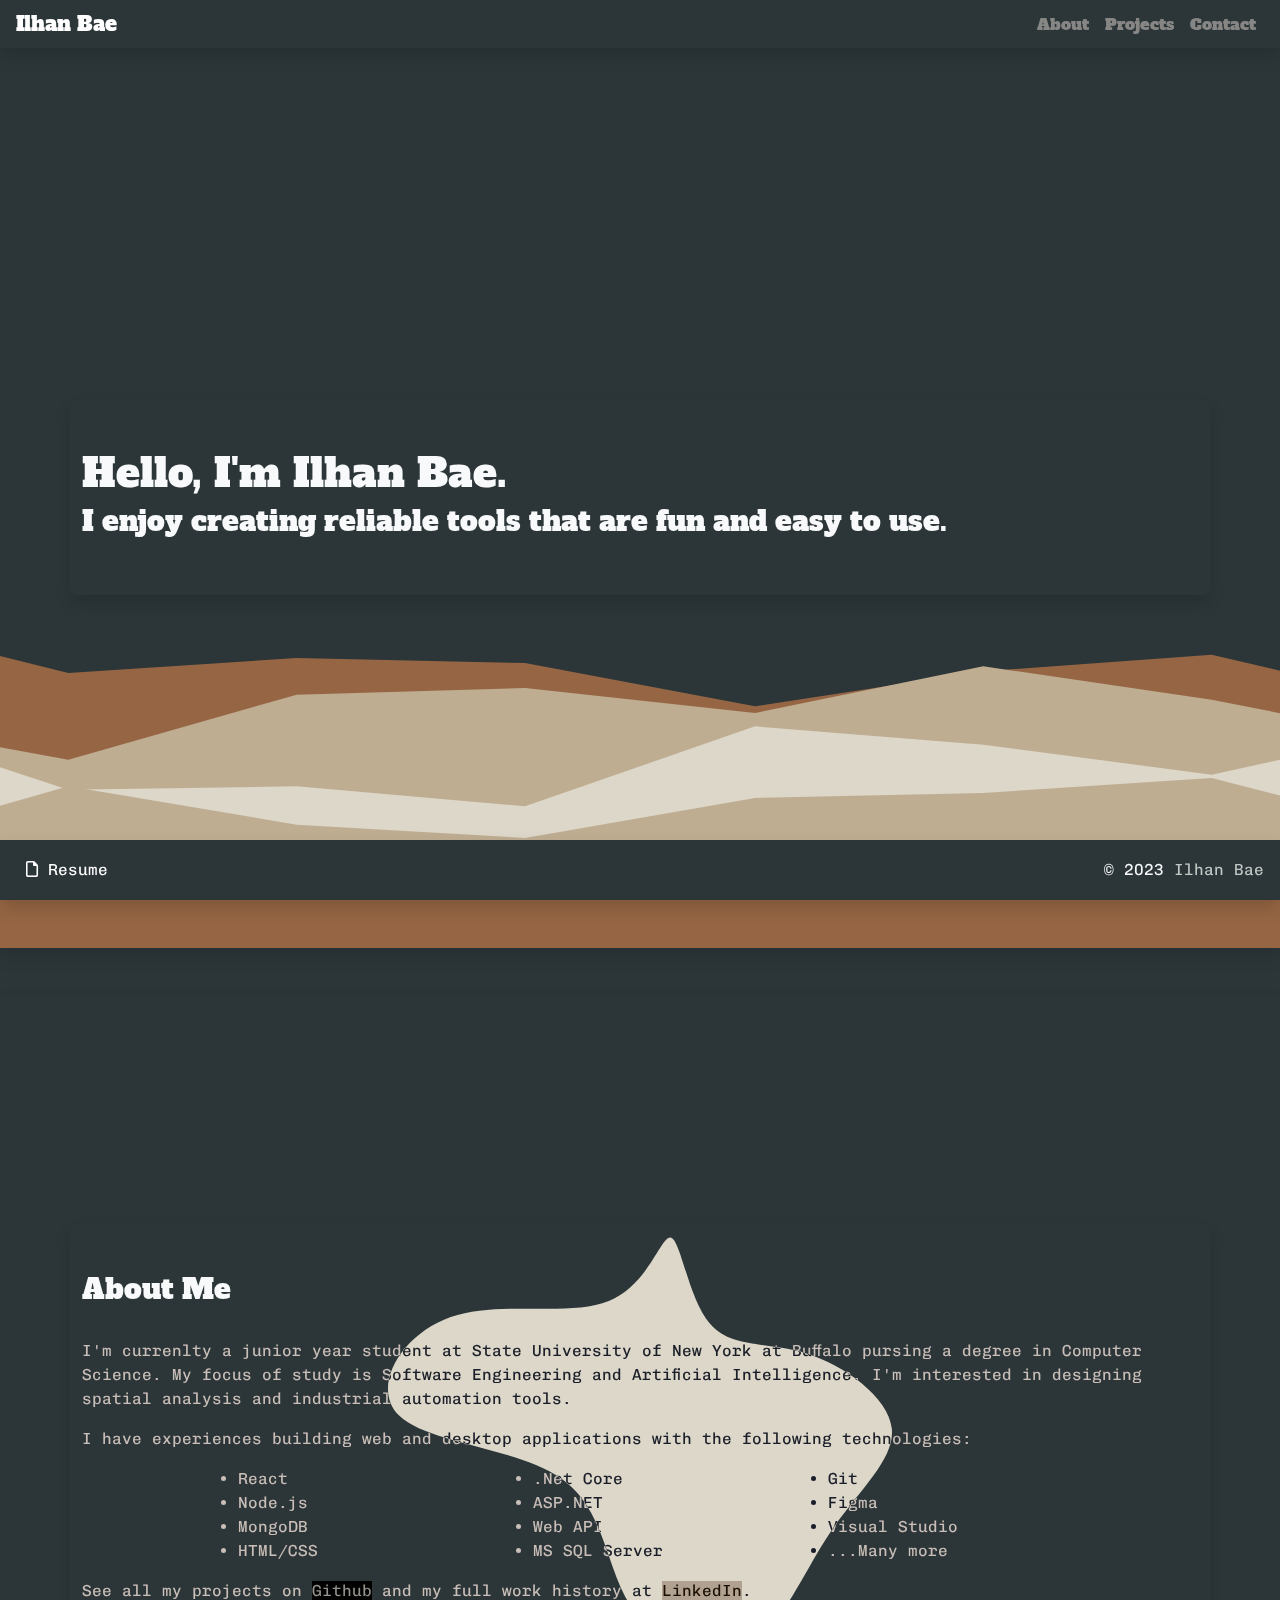
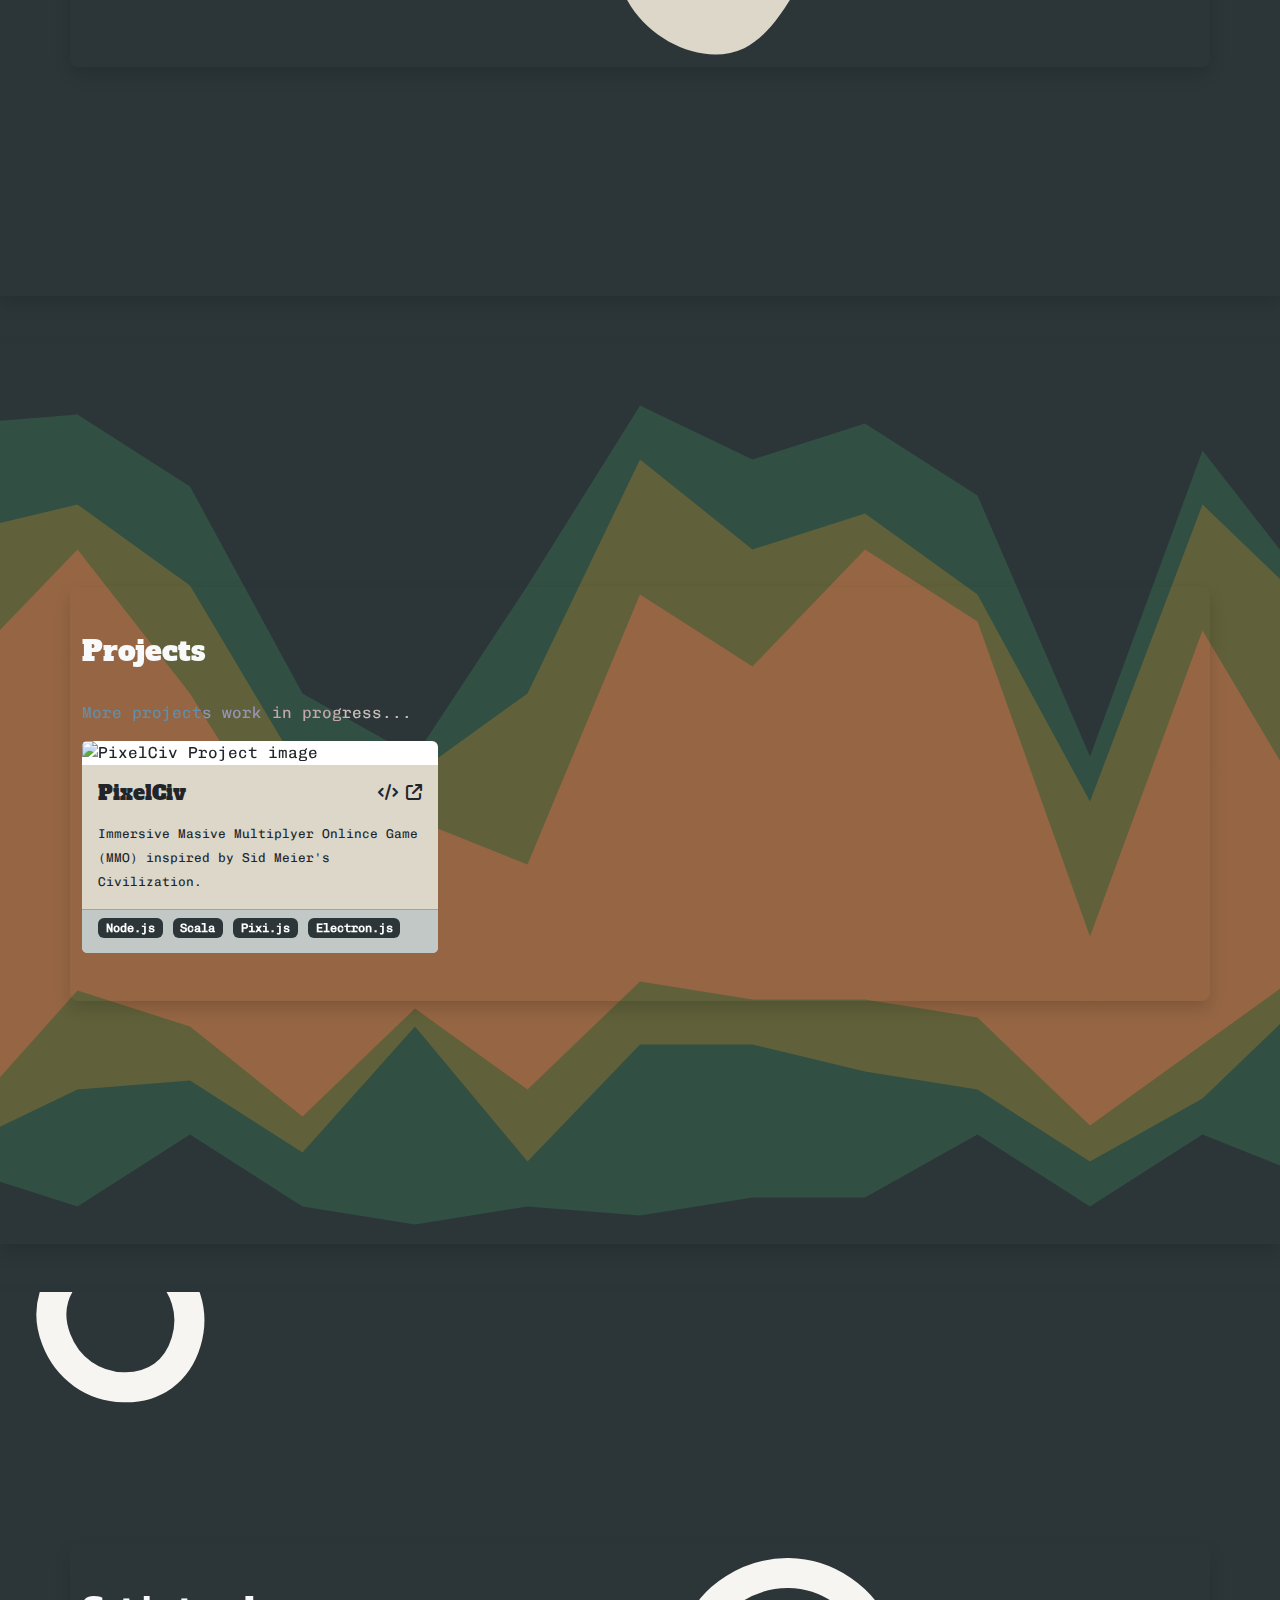
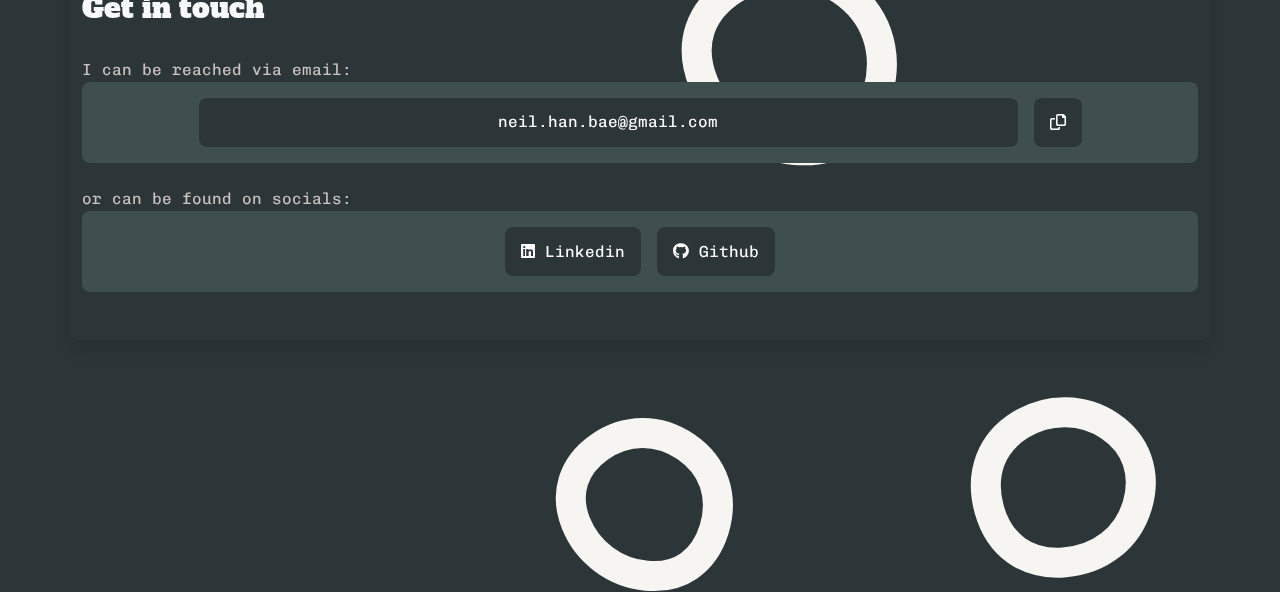
==== commit 825d2b0c: "Add skills to about page" ====
--- a/index.html
+++ b/index.html
@@ -74,15 +74,36 @@
           <h3 class="text-light">About Me</h3>
           <br>
           <p>
-            I am currenlty a Junior studying Computer Science at State University of New York at Buffalo. My focus of study is Software Systems and Artificial Intelligence. 
+            I'm currenlty a junior year student at State University of New York at Buffalo pursing a degree in Computer Science. My focus of study is Software Engineering and Artificial Intelligence. I'm interested in designing spatial analysis and industrial automation tools.
           </p>
           
           <p>
-            Previously, I served at Republic of Korea Army as Battalion Signaler. I am interested in joining the field of precision agriculture. See my full work history at <a class="inline-link" href="https://www.linkedin.com/in/neilbae/" target="_blank">LinkedIn</a>.
+            I have experiences building web and desktop applications with the following technologies:
           </p>
 
-          <p>
-            I have experiences developing web and desktop application. See all my projects on <a class="inline-link" href="https://github.com/Northbase" target="_blank">Github</a>.
+          <div class="d-flex gap-3 justify-content-center">
+            <ul class="col-sm-3  rounded">
+              <li>React</li>
+              <li>Node.js</li>
+              <li>MongoDB</li>
+              <li>HTML/CSS</li>
+            </ul>
+            <ul class="col-sm-3  rounded">
+              <li>.Net Core</li>
+              <li>ASP.NET</li>
+              <li>Web API</li>
+              <li>MS SQL Server</li>
+            </ul>
+            <ul class="col-sm-3 rounded">
+              <li>Git</li>
+              <li>Figma</li>
+              <li>Visual Studio</li>
+              <li>...Many more</li>
+            </ul>
+          </div>
+          
+          <p>  
+            See all my projects on <a class="inline-link" href="https://github.com/Northbase" target="_blank">Github</a> and my full work history at <a class="inline-link" href="https://www.linkedin.com/in/neilbae/" target="_blank">LinkedIn</a>.
           </p>
 
         </div>
@@ -104,7 +125,7 @@
             <div class="col-sm-6 col-md-4">
               <div class="card">
                 <!-- Card Image -->
-                <img class="card-img-top" src="/assets/images/PixelCiv.png" alt="PixelCiv Project image">
+                <img class="card-img-top" src="/assets/images/projects/Pixel_Civ_Clip.gif" alt="PixelCiv Project image">
                 <!-- Card Body -->
                 <div class="card-body bg-st">
                   <div class="d-flex card-title justify-content-between">
@@ -153,15 +174,12 @@
           <div class="container py-3 gap-3 d-flex justify-content-center bg-rc rounded-3">
             
             <!-- Email Address -->
-            <a href="mailto:neil.han.bae@gmail.com" class="badge badge-link bg-do py-3 px-5 col-9 rounded-3" id="contact-email">
+            <a href="mailto:neil.han.bae@gmail.com" class="badge badge-link bg-do py-3 md-px-5 col-9 rounded-3" id="contact-email">
               neil.han.bae@gmail.com
             </a>
+
             <!-- Copy Email Button  -->
-            <!-- <div class="badge badge-link bg-do py-3 px-3 rounded-3" id="copy-email-button" role="button" data-bs-toggle="popover" data-bs-trigger="focus" data-bs-custom-class="copy-popover" data-bs-placement="top" data-bs-content="Copied" tabindex="0" >
-              <i class="fa-regular fa-copy"></i>
-            </div> -->
-
-            <div class="badge badge-link bg-do py-3 px-3 rounded-3" id="copy-email-button" role="button" data-bs-toggle="tooltip" data-bs-trigger="hover" data-bs-placement="top" data-bs-title="Copy to Clipboard" >
+            <div class="badge badge-link bg-do py-3 px-3 rounded-3 d-none d-md-block" id="copy-email-button" role="button" data-bs-toggle="tooltip" data-bs-trigger="hover" data-bs-custom-class="clipboard-tooltip" data-bs-placement="top" data-bs-title="Copy to Clipboard" >
               <i class="fa-regular fa-copy"></i>
             </div>
             
@@ -199,8 +217,8 @@
         <span>Resume</span>
       </a>
       <span class="text-light">
-        © 2022 
-        <a class="inline-link" role="button" data-bs-custom-class="portrait-popover" data-bs-toggle="popover" data-bs-trigger="focus" data-bs-placement="top" data-bs-title="<span>Ilhan Bae (b. 2000) <br> Self Portrait, 2018 <br> Oil pastel on canvas</span>" data-bs-content="<image src='/assets/images/self-portrait.jpg' class='img-thumbnail rounded-3'>" tabindex="0">
+        © 2023 
+        <a class="inline-link" role="button" data-bs-custom-class="portrait-popover" data-bs-toggle="popover" data-bs-trigger="hover" data-bs-placement="top" data-bs-title="<span>Ilhan Bae (b. 2000) <br> Self Portrait, 2018 <br> Oil pastel on canvas</span>" data-bs-content="<image src='/assets/images/haikei/self-portrait.jpg' class='img-thumbnail rounded-3'>" tabindex="0" href="/assets/images/illustrations/self-portrait.jpg" target="_blank">
           Ilhan Bae
         </a>
       </span>
--- a/assets/css/main.css
+++ b/assets/css/main.css
@@ -113,21 +113,23 @@
   color: var(--sassafras-tea)
 }
 
+/* Tooltips */
+.clipboard-tooltip {
+  --bs-tooltip-max-width: 200px !important;
+  /* --bs-toolip-header-bg: var(--rocky-creek) !important;
+  --bs-tooltip-header-color: var(--white-chalk) !important; */
+  --bs-tooltip-bg: var(--dracula-orchid) !important;
+  --bs-tooltip-color: var(--sassafras-tea) !important;  
+}
+
 
 /* Popovers */
-.copy-popover {
-  --bs-popover-max-width: 200px !important;
-  --bs-popover-header-bg: var(--rocky-creek) !important;
-  --bs-popover-header-color: var(--white-chalk) !important;
-  --bs-popver-bg: var(--sassafras-tea) !important;
-  --bs-popover-body-color: var(--mud-ball) !important;  
-}
 .portrait-popover {
   --bs-popover-max-width: 300px !important;
-  --bs-popover-header-bg: var(--rocky-creek) !important;
+  --bs-popover-header-bg: var(--dracula-orchid) !important;
   --bs-popover-header-color: var(--white-chalk) !important;
   --bs-popover-bg: var(--dracula-orchid) !important;
-  --bs-popover-body-color: var(--mud-ball) !important;  
+  --bs-popover-body-color: var(--sassafras-tea) !important;  
 }
 
 
@@ -153,17 +155,20 @@
 
 /* Hero Section */
 #hero {
-  background-image: url(/assets/images/layered-peaks-haikei-top.svg);
+  background-image: url(/assets/images/haikei/layered-peaks-haikei-top.svg);
 }
 
 /* About Section */
 #about {
-  background-image: url(/assets/images/blob-haikei.svg);
+  background-image: url(/assets/images/haikei/blob-haikei.svg);
   position: relative;
 }
-#about p {
-  color: var(--white-chalk);  
-  mix-blend-mode: difference;
+#about p, ul, table {
+  color: var(--white-chalk);  
+  mix-blend-mode: difference;
+}
+#about table {
+  color: var(--white-chalk);  
 }
 /* #about::after {
   content: '';
@@ -176,7 +181,7 @@
 
 /* Skills Section */
 #skills {
-  background-image: url(/assets/images/blob-scene-haikei.svg);
+  background-image: url(/assets/images/haikei/blob-scene-haikei.svg);
 }
 #skills p {
   color: var(--white-chalk);  
@@ -185,7 +190,7 @@
 
 /* Projects Section */
 #projects {
-  background-image: url(/assets/images/stacked-peaks-haikei.svg);
+  background-image: url(/assets/images/haikei/stacked-peaks-haikei.svg);
 }
 #projects p {
   color: var(--white-chalk);  
@@ -204,7 +209,7 @@
 
 /* Contact Section */
 #contact {
-  background-image: url(/assets/images/blob-scatter-haikei.svg);
+  background-image: url(/assets/images/haikei/blob-scatter-haikei.svg);
 }
 #contact span {
   mix-blend-mode: difference;
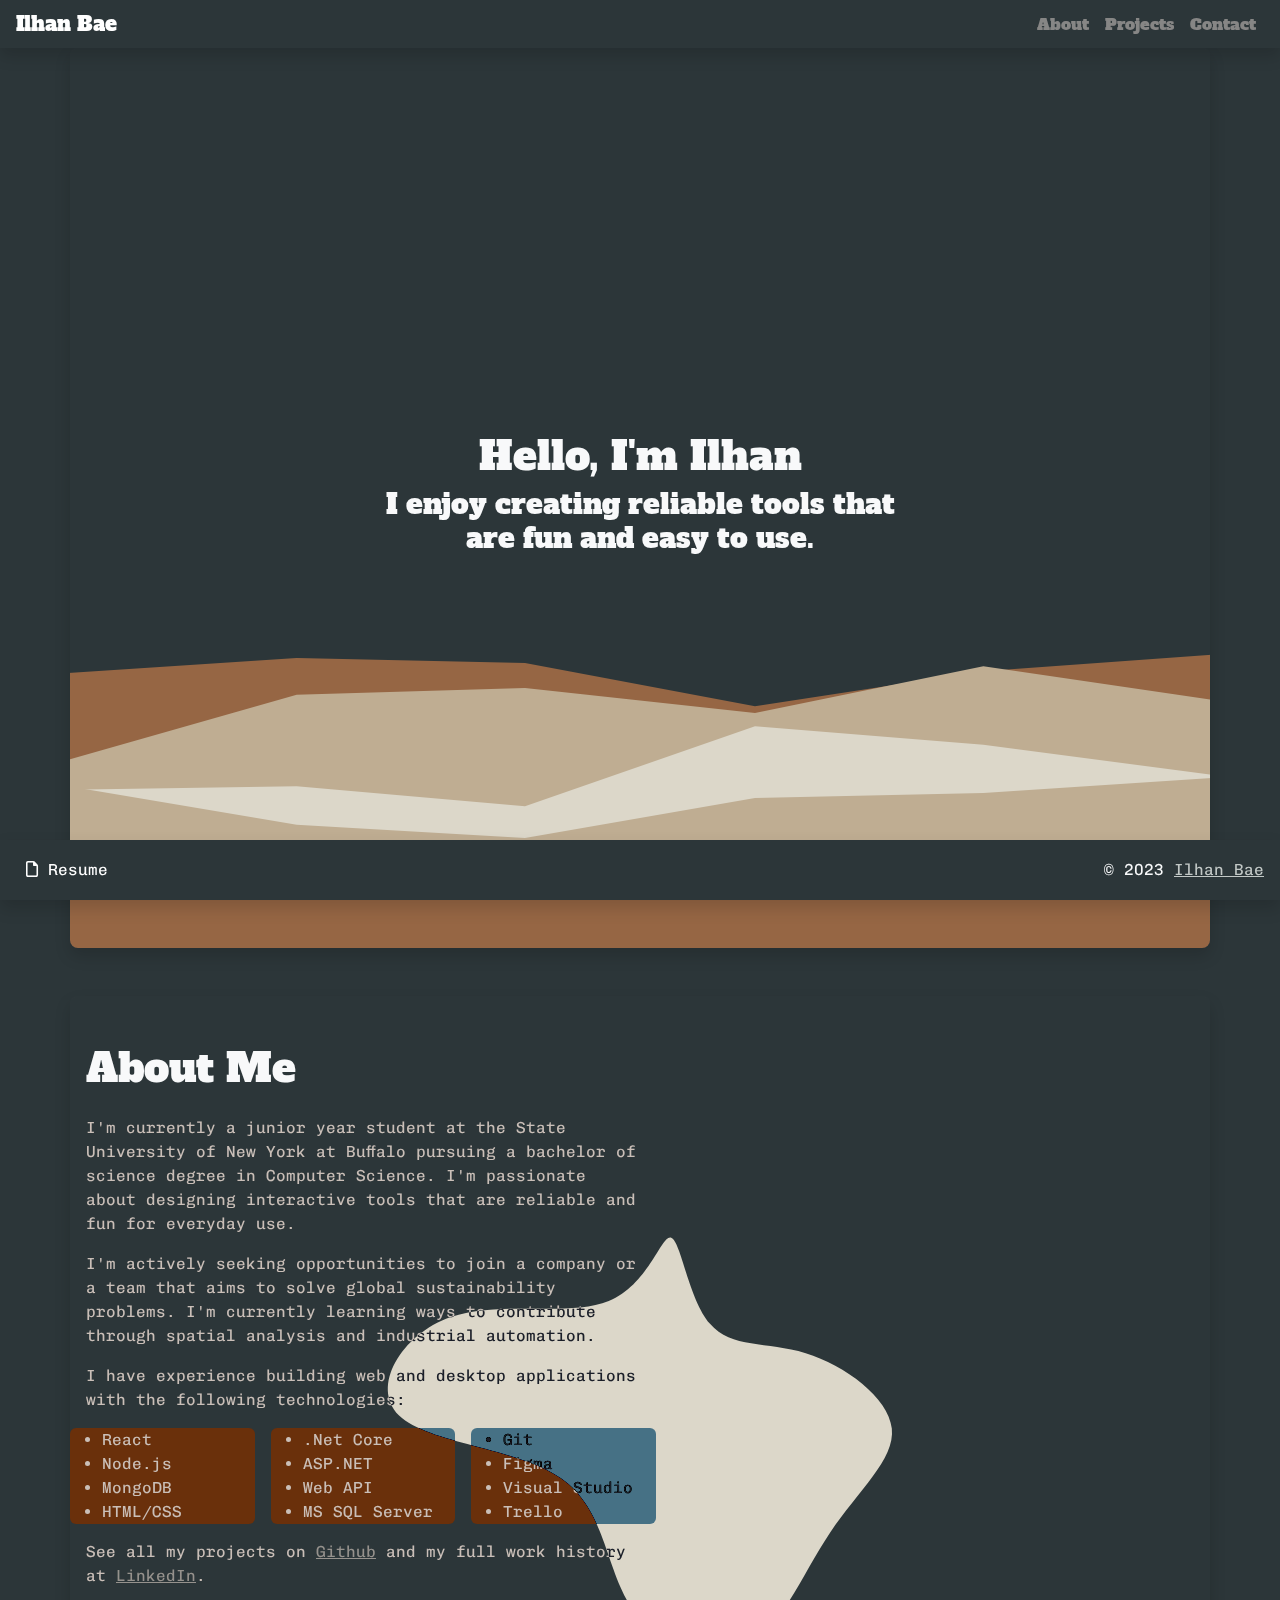
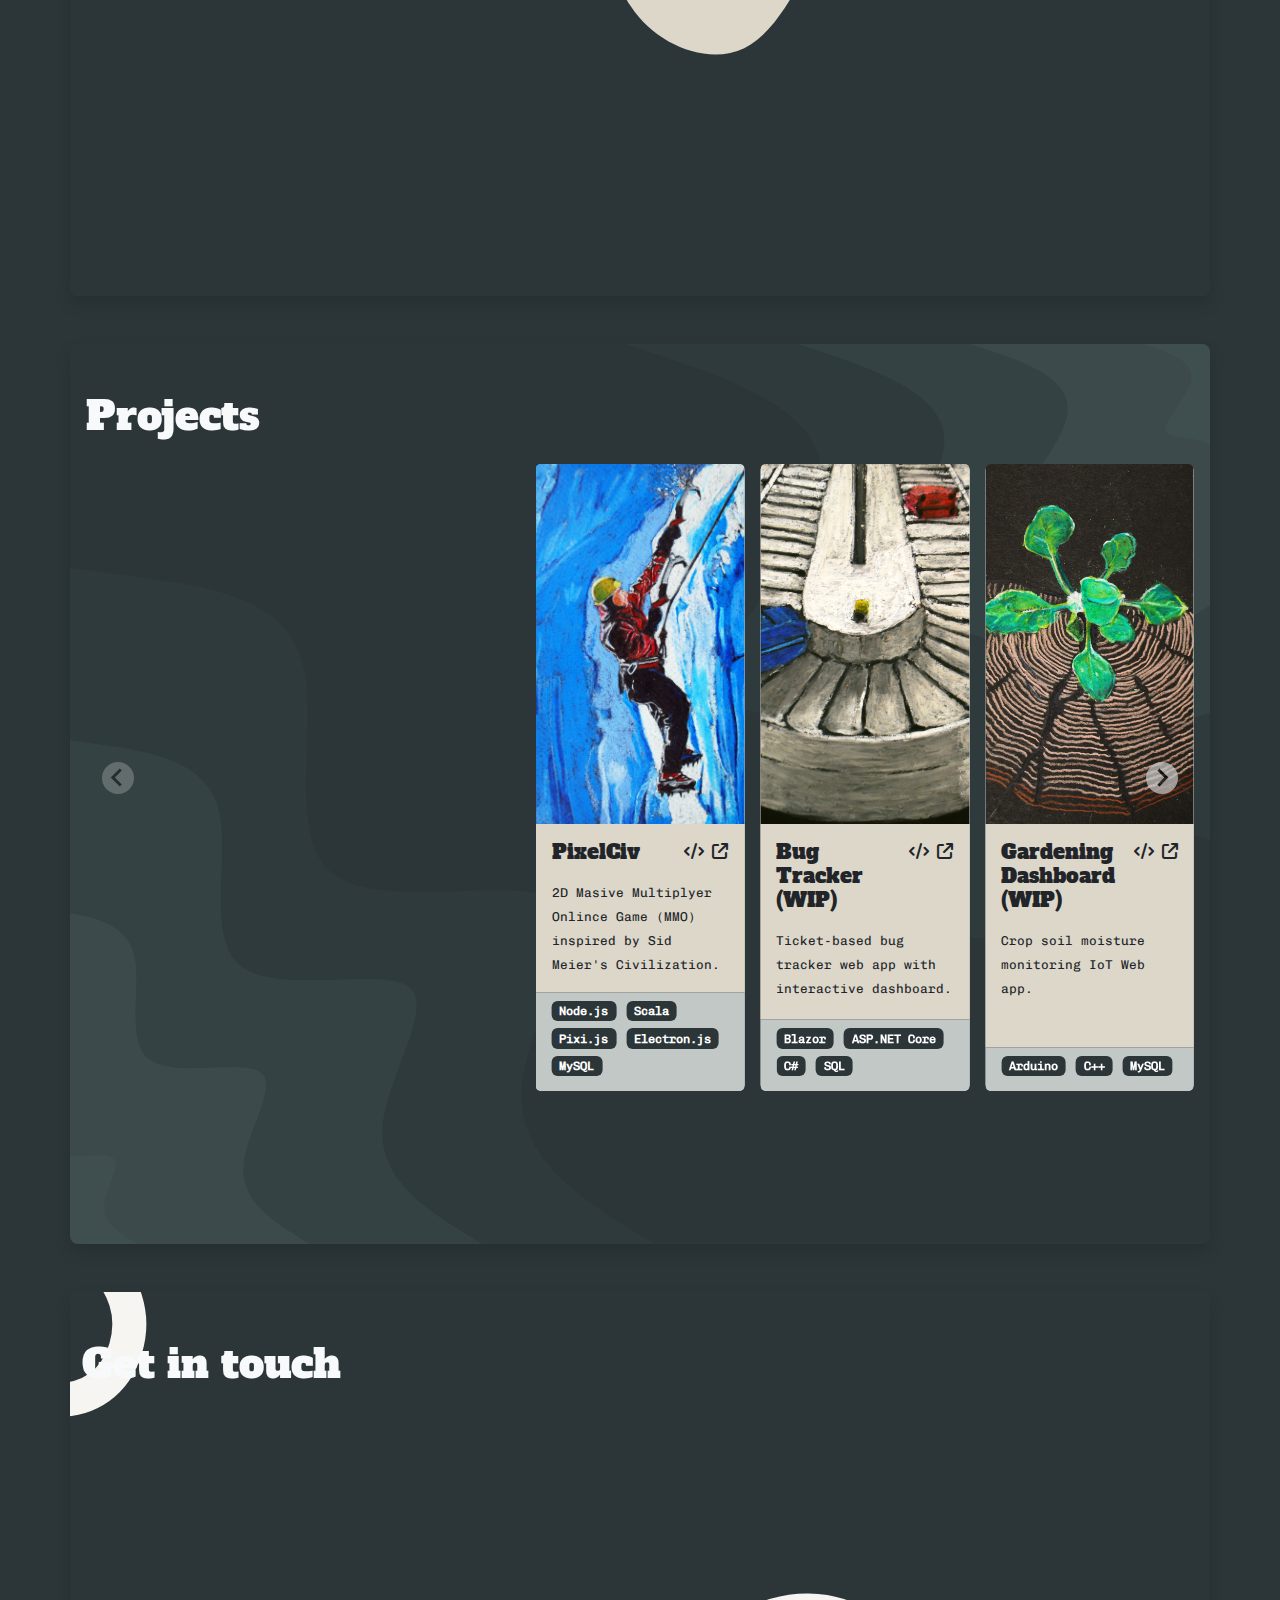
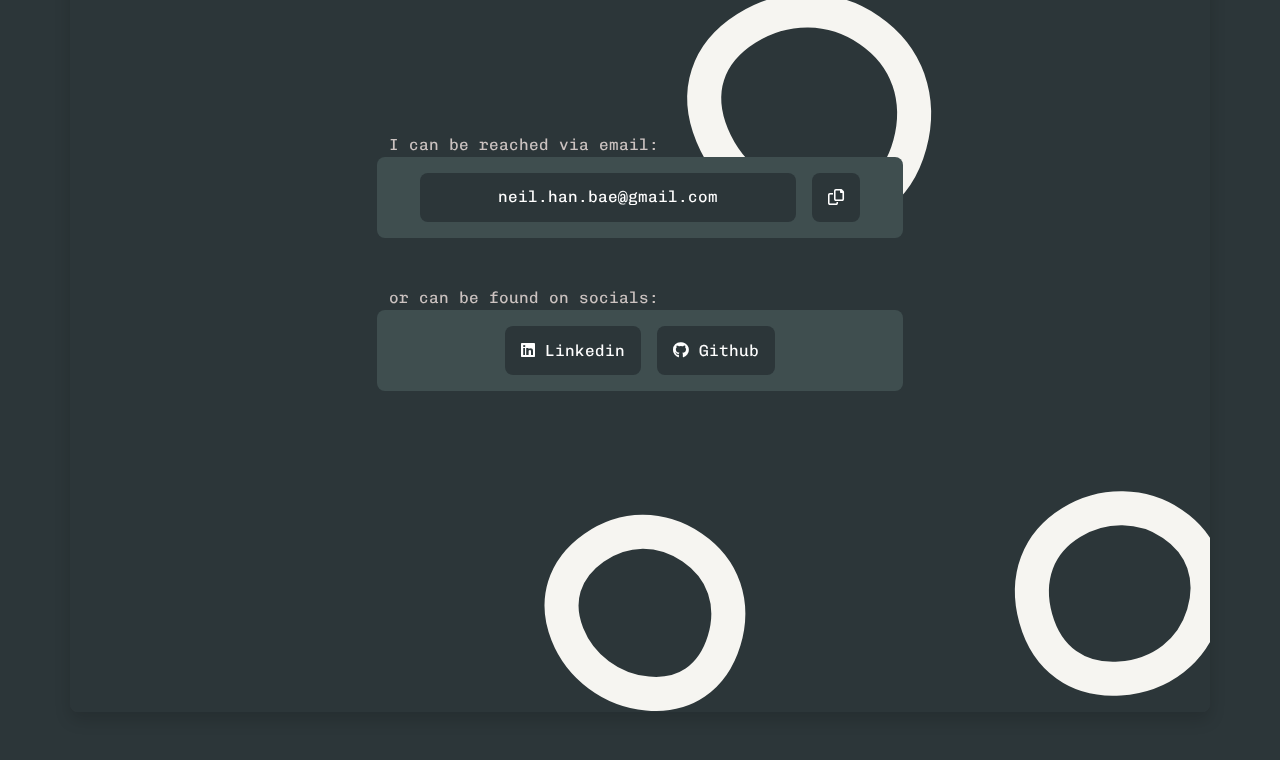
==== commit 64d3cde8: "Refactor section layout & Add new illustrations" ====
--- a/index.html
+++ b/index.html
@@ -14,8 +14,10 @@
   <link rel="stylesheet" href="/assets/css/main.css">
   <!-- Bootstrap CSS v5.2.3 -->
   <link rel="stylesheet" href="/assets/vendor/bootstrap/css/bootstrap.min.css">
-  <!-- Font Awesome CSS v6.2.1 CSS-->
+  <!-- Font Awesome CSS v6.2.1 -->
   <link rel="stylesheet" href="/assets/vendor/font-awesome/css/fontawesome.min.css">
+  <!-- Splide CSS v4.1.2-->
+  <link rel="stylesheet" href="/assets/vendor/splide/css/splide.min.css">
 </head>
 
 <body>
@@ -40,9 +42,6 @@
           <li class="nav-item" >
             <a class="nav-link js-scroll-trigger" href="#about">About</a>
           </li>
-          <!-- <li class="nav-item">
-            <a class="nav-link js-scroll-trigger" href="#skills">Skills</a>
-          </li> -->
           <li class="nav-item">
             <a class="nav-link js-scroll-trigger" href="#projects">Projects</a>
           </li>
@@ -58,9 +57,9 @@
     <main class="" data-bs-spy="scroll" data-bs-target="#navbar">
       
       <!-- Hero Section -->
-      <section class="d-flex flex-column justify-content-center min-vh-100 my-5 shadow" id="hero" >
-        <div class="container py-5 text-light rounded-3 shadow">
-          <h1>Hello, I'm Ilhan Bae.</h1>
+      <section class="container d-flex justify-content-center align-items-center min-vh-100 my-5 rounded-3 shadow" id="hero">
+        <div class="col-6 text-light text-center">
+          <h1>Hello, I'm Ilhan</h1>
           <h3>I enjoy creating reliable tools that are fun and easy to use.</h3>
         </div>
       </section>
@@ -68,141 +67,252 @@
 
 
       <!-- About Section -->
-      <section class="d-flex flex-column justify-content-center min-vh-100 my-5 shadow" id="about">
-        <div class="container py-5 rounded-3 shadow">
-          
-          <h3 class="text-light">About Me</h3>
-          <br>
-          <p>
-            I'm currenlty a junior year student at State University of New York at Buffalo pursing a degree in Computer Science. My focus of study is Software Engineering and Artificial Intelligence. I'm interested in designing spatial analysis and industrial automation tools.
-          </p>
-          
-          <p>
-            I have experiences building web and desktop applications with the following technologies:
-          </p>
-
-          <div class="d-flex gap-3 justify-content-center">
-            <ul class="col-sm-3  rounded">
-              <li>React</li>
-              <li>Node.js</li>
-              <li>MongoDB</li>
-              <li>HTML/CSS</li>
-            </ul>
-            <ul class="col-sm-3  rounded">
-              <li>.Net Core</li>
-              <li>ASP.NET</li>
-              <li>Web API</li>
-              <li>MS SQL Server</li>
-            </ul>
-            <ul class="col-sm-3 rounded">
-              <li>Git</li>
-              <li>Figma</li>
-              <li>Visual Studio</li>
-              <li>...Many more</li>
-            </ul>
-          </div>
-          
-          <p>  
-            See all my projects on <a class="inline-link" href="https://github.com/Northbase" target="_blank">Github</a> and my full work history at <a class="inline-link" href="https://www.linkedin.com/in/neilbae/" target="_blank">LinkedIn</a>.
-          </p>
-
+      <section class="container min-vh-100 my-5 rounded-3 shadow px-3" id="about">
+        <!-- Section Title -->
+        <h1 class="text-light pt-5 pb-3">About Me</h1>
+        <!-- Section Contents -->
+        <div class="">
+          <!-- Summary -->
+          <div class="col-sm-6 ">
+            <p>
+              I'm currently a junior year student at the State University of New York at Buffalo pursuing a bachelor of science degree in Computer Science. I'm passionate about designing interactive tools that are reliable and fun for everyday use.
+            </p>
+            <p>
+              I'm actively seeking opportunities to join a company or a team that aims to solve global sustainability problems. I'm currently learning ways to contribute through spatial analysis and industrial automation.
+            </p>
+          </div>
+  
+          <!-- Skills -->
+          <div class="col-sm-6 ">
+            <p>
+              I have experience building web and desktop applications with the following technologies:
+            </p>
+            
+            <div class="d-flex gap-3 justify-content-center" id="skills-table">
+              <ul class="col-sm-4 bg-mb rounded">
+                <li>React</li>
+                <li>Node.js</li>
+                <li>MongoDB</li>
+                <li>HTML/CSS</li>
+              </ul>
+              <ul class="col-sm-4 bg-mb rounded">
+                <li>.Net Core</li>
+                <li>ASP.NET</li>
+                <li>Web API</li>
+                <li>MS SQL Server</li>
+              </ul>
+              <ul class="col-sm-4 bg-mb rounded">
+                <li>Git</li>
+                <li>Figma</li>
+                <li>Visual Studio</li>
+                <li>Trello</li>
+              </ul>
+            </div>
+            
+            <p>  
+              See all my projects on <a class="inline-link" href="https://github.com/Northbase" target="_blank">Github</a> and my full work history at <a class="inline-link" href="https://www.linkedin.com/in/neilbae/" target="_blank">LinkedIn</a>.
+            </p>  
+          </div>
         </div>
+
       </section>
 
 
+     
       <!-- Project Section -->
-      <section class="d-flex flex-column justify-content-center min-vh-100 my-5 shadow" id="projects" >
-        <div class="container py-5 rounded-3 shadow">
-
-          <h3 class="text-light">Projects</h3>
-          <br>
-
-          <p>More projects work in progress...</p>
-
-          <div class="row">
-          
-            <!-- Project 1 -->
-            <div class="col-sm-6 col-md-4">
-              <div class="card">
+      <section class="container min-vh-100 my-5 rounded-3 shadow px-3" id="projects">
+        <!-- Section Title -->
+        <h1 class="text-light pt-5 pb-3">Projects</h1>
+        <!-- Section Contents -->
+        <div class="splide">
+          <div class="splide__track">
+            <div class="splide__list">
+
+              <!-- Project One -->
+              <div class="splide__slide">
+                <div class="card h-100">
+                  <!-- Card Image -->
+                  <img class="card-img-top" src="/assets/images/illustrations/ice-climber.jpg" alt="Detailed graphite on paper drawing of crumpled-paper">
+                  <!-- Card Body -->
+                  <div class="card-body bg-st">
+                    <div class="d-flex card-title justify-content-between">
+                      <!-- Card Body Title -->
+                      <h5>PixelCiv</h5>
+                      <div class="d-flex flex-row gap-2">
+                        <a class="nav-link" href="https://github.com/Northbase/PixelCiv" target="_blank">
+                          <i class="fa-sharp fa-solid fa-code"></i>
+                        </a>
+                        <a class="nav-link" href="https://github.com/Northbase/PixelCiv" target="_blank">
+                          <i class="fa-sharp fa-solid fa-arrow-up-right-from-square"></i>
+                        </a>
+                      </div>
+                    </div>
+                    <!-- Card Body Text -->
+                    <span class="card-text">
+                      2D Masive Multiplyer Onlince Game (MMO) inspired by Sid Meier's Civilization.  
+                    </span>
+                  </div>
+                  <!-- Card Footer -->
+                  <div class="card-footer">
+                    <span class="badge badge-pill">Node.js</span>
+                    <span class="badge badge-pill">Scala</span>
+                    <span class="badge badge-pill">Pixi.js</span>
+                    <span class="badge badge-pill">Electron.js</span>
+                    <span class="badge badge-pill">MySQL</span>
+                  </div>
+                </div>
+              </div>
+
+              <!-- Project Two -->
+              <div class="splide__slide">
+                <div class="card h-100">
+                  <!-- Card Image -->
+                  <img class="card-img-top" src="/assets/images/illustrations/baggage-carousel.jpg" alt="Oil on canvas drawing of Baggage Claim Area">
+                  <!-- Card Body -->
+                  <div class="card-body bg-st">
+                    <div class="d-flex card-title justify-content-between">
+                      <!-- Card Body Title -->
+                      <h5>Bug Tracker (WIP)</h5>
+                      <div class="d-flex flex-row gap-2">
+                        <a class="nav-link disabled" href="" target="_blank" >
+                          <i class="fa-sharp fa-solid fa-code"></i>
+                        </a>
+                        <a class="nav-link disabled" href="" target="_blank">
+                          <i class="fa-sharp fa-solid fa-arrow-up-right-from-square"></i>
+                        </a>
+                      </div>
+                    </div>
+                    <!-- Card Body Text -->
+                    <span class="card-text">
+                      Ticket-based bug tracker web app with interactive dashboard.
+                    </span>
+                  </div>
+                  <!-- Card Footer -->
+                  <div class="card-footer">
+                    <span class="badge badge-pill">Blazor</span>
+                    <span class="badge badge-pill">ASP.NET Core</span>
+                    <span class="badge badge-pill">C#</span>
+                    <span class="badge badge-pill">SQL</span>
+                  </div>
+                </div>
+              </div>
+
+              <!-- Project Three -->
+              <div class="splide__slide">
+                <div class="card h-100">
+                  <!-- Card Image -->
+                  <img class="card-img-top" src="/assets/images/illustrations/wood-leaf.jpg" alt="Colored pencil on paper drawing of a sapling emerging out of tree trunk">
+                  <!-- Card Body -->
+                  <div class="card-body bg-st">
+                    <!-- Card Body Title -->
+                    <div class="d-flex card-title justify-content-between">
+                      <h5>Gardening Dashboard (WIP)</h5>
+                      <div class="d-flex flex-row gap-2">
+                        <a class="nav-link disabled" href="" target="_blank">
+                          <i class="fa-sharp fa-solid fa-code"></i>
+                        </a>
+                        <a class="nav-link disabled" href="" target="_blank">
+                          <i class="fa-sharp fa-solid fa-arrow-up-right-from-square"></i>
+                        </a>
+                      </div>
+                    </div>
+                    <!-- Card Body Text -->
+                    <span class="card-text">
+                      Crop soil moisture monitoring IoT Web app.
+                    </span>
+                  </div>
+                  <!-- Card Footer -->
+                  <div class="card-footer">
+                    <span class="badge badge-pill">Arduino</span>
+                    <span class="badge badge-pill">C++</span>
+                    <span class="badge badge-pill">MySQL</span>
+                  </div>
+                </div>
+              </div>
+
+              <!-- Project Four -->
+              <div class="splide__slide">
+              <div class="card h-100">
                 <!-- Card Image -->
-                <img class="card-img-top" src="/assets/images/projects/Pixel_Civ_Clip.gif" alt="PixelCiv Project image">
+                <img class="card-img-top" src="/assets/images/illustrations/small-box.jpg" alt="Colored pencil on paper drawing of a abandoned wooden cabin">
                 <!-- Card Body -->
                 <div class="card-body bg-st">
+                  <!-- Card Body Title -->
                   <div class="d-flex card-title justify-content-between">
-                    <!-- Card Title -->
-                    <h5>PixelCiv</h5>
+                    <h5>Musical Diorama Box (WIP)</h5>
                     <div class="d-flex flex-row gap-2">
-                      <a class="nav-link" href="https://github.com/Northbase/PixelCiv" target="_blank">
+                      <a class="nav-link disabled" href="" target="_blank">
                         <i class="fa-sharp fa-solid fa-code"></i>
                       </a>
-                      <a class="nav-link" href="https://github.com/Northbase/PixelCiv" target="_blank">
+                      <a class="nav-link disabled" href="" target="_blank">
                         <i class="fa-sharp fa-solid fa-arrow-up-right-from-square"></i>
                       </a>
                     </div>
                   </div>
-                  <!-- Card Text -->
+                  <!-- Card Body Text -->
                   <span class="card-text">
-                    Immersive Masive Multiplyer Onlince Game (MMO) inspired by Sid Meier's Civilization.  
+                    Immersive musical experience on web.
                   </span>
                 </div>
                 <!-- Card Footer -->
                 <div class="card-footer">
-                  <span class="badge badge-pill">Node.js</span>
-                  <span class="badge badge-pill">Scala</span>
-                  <span class="badge badge-pill">Pixi.js</span>
-                  <span class="badge badge-pill">Electron.js</span>
-                </div>
-              </div>
-            </div>
-            
-          </div>
-
+                  <span class="badge badge-pill">Unity</span>
+                  <span class="badge badge-pill">C#</span>
+                </div>
+              </div>
+            </div>
+
+
+              
+            </div>
+          </div>
         </div>
       </section>
 
 
-
+      
       <!-- contact section -->
-      <section class="d-flex flex-column justify-content-center min-vh-100 mt-5 shadow" id="contact">
-        <div class="container py-5 text-light rounded-3 shadow">
-
-          <h3>Get in touch</h3>
-          <br>
-          
+      <section class="container min-vh-100 mb-5 rounded-3 shadow text-light" id="contact">
+        <!-- Section Title -->
+        <h1 class="text-light pt-5 pb-3">Get in touch</h1>
+        <!-- Section Contents -->
+        <div class="min-vh-100 d-flex flex-column justify-content-center align-items-center d-grid gap-5">
           <!-- Email -->
-          <span>I can be reached via email:</span>
-          <div class="container py-3 gap-3 d-flex justify-content-center bg-rc rounded-3">
-            
-            <!-- Email Address -->
-            <a href="mailto:neil.han.bae@gmail.com" class="badge badge-link bg-do py-3 md-px-5 col-9 rounded-3" id="contact-email">
-              neil.han.bae@gmail.com
-            </a>
-
-            <!-- Copy Email Button  -->
-            <div class="badge badge-link bg-do py-3 px-3 rounded-3 d-none d-md-block" id="copy-email-button" role="button" data-bs-toggle="tooltip" data-bs-trigger="hover" data-bs-custom-class="clipboard-tooltip" data-bs-placement="top" data-bs-title="Copy to Clipboard" >
-              <i class="fa-regular fa-copy"></i>
-            </div>
-            
-          </div>
-
-          <br>
-
+          <div class="row col-md-6 px-3">
+            <span>I can be reached via email:</span>
+            <div class="container py-3 gap-3 d-flex justify-content-center bg-rc rounded-3">
+              
+              <!-- Email Address -->
+              <a href="mailto:neil.han.bae@gmail.com" class="badge badge-link bg-do py-3 md-px-5 col-9 rounded-3" id="contact-email">
+                neil.han.bae@gmail.com
+              </a>
+  
+              <!-- Copy Email Button  -->
+              <div class="badge badge-link bg-do py-3 px-3 rounded-3 d-none d-md-block" id="copy-email-button" role="button" data-bs-toggle="tooltip" data-bs-trigger="hover" data-bs-custom-class="clipboard-tooltip" data-bs-placement="top" data-bs-title="Copy to Clipboard" >
+                <i class="fa-regular fa-copy"></i>
+              </div>
+              
+            </div>
+          </div>
+  
           <!-- Social -->
-          <span>or can be found on socials:</span>
-          <div class="container py-3 gap-3 d-flex justify-content-center bg-rc rounded-3">
-           
-            <a class="badge badge-link bg-do p-3 bg-do rounded-3" href="https://www.linkedin.com/in/neilbae/" target="_blank">
-              <i class="fa-brands fa-linkedin"></i>
-              Linkedin
-            </a>
-            <a class="badge badge-link bg-do p-3 bg-do rounded-3" href="https://github.com/Northbase" target="_blank">
-              <i class="fa-brands fa-github"></i>
-              Github
-            </a>
-
-          </div>
-
+          <div class="row col-md-6 px-3">
+            <span>or can be found on socials:</span>
+            <div class="container py-3 gap-3 d-flex justify-content-center bg-rc rounded-3">
+              
+              <a class="badge badge-link bg-do p-3 bg-do rounded-3" href="https://www.linkedin.com/in/neilbae/" target="_blank">
+                <i class="fa-brands fa-linkedin"></i>
+                Linkedin
+              </a>
+              <a class="badge badge-link bg-do p-3 bg-do rounded-3" href="https://github.com/Northbase" target="_blank">
+                <i class="fa-brands fa-github"></i>
+                Github
+              </a>
+  
+            </div>
+          </div>
         </div>
+
       </section>
 
     </main>
@@ -218,7 +328,7 @@
       </a>
       <span class="text-light">
         © 2023 
-        <a class="inline-link" role="button" data-bs-custom-class="portrait-popover" data-bs-toggle="popover" data-bs-trigger="hover" data-bs-placement="top" data-bs-title="<span>Ilhan Bae (b. 2000) <br> Self Portrait, 2018 <br> Oil pastel on canvas</span>" data-bs-content="<image src='/assets/images/haikei/self-portrait.jpg' class='img-thumbnail rounded-3'>" tabindex="0" href="/assets/images/illustrations/self-portrait.jpg" target="_blank">
+        <a class="inline-link" role="button" data-bs-custom-class="portrait-popover" data-bs-toggle="popover" data-bs-trigger="hover" data-bs-placement="top" data-bs-title="<span>Ilhan Bae (b. 2000) <br> Self Portrait, 2018 <br> Oil pastel on canvas</span>" data-bs-content="<image class='img-thumbnail rounded-3' src='/assets/images/illustrations/self-portrait.jpg' alt='Oil pastel on canvas drawing of my self portrait'>" tabindex="0" href="/assets/images/illustrations/self-portrait.jpg" target="_blank">
           Ilhan Bae
         </a>
       </span>
@@ -229,10 +339,12 @@
 
 
   
-  <!-- Bootstrap JS v.5.2.3 -->
+  <!-- Bootstrap JS v5.2.3 -->
   <script src="/assets/vendor/bootstrap/js/bootstrap.bundle.min.js"></script>
-  <!-- jQuery JS v.3.6.2 -->
+  <!-- jQuery JS v3.6.2 -->
   <script src="/assets/vendor/jquery/jquery-3.6.2.min.js"></script>
+  <!-- Splide JS v4.1.2-->
+  <script src="/assets/vendor/splide/js/splide.min.js"></script>
   <!-- Custom Script -->
   <script src="/assets/js/main.js"></script>
 </body>
--- a/assets/css/main.css
+++ b/assets/css/main.css
@@ -80,10 +80,11 @@
 
 /* Links */
 .inline-link {
-  text-decoration: none;
-  background-color: var(--dracula-orchid);
+  /* text-decoration: none; */
+  /* background-color: var(--dracula-orchid); */
+  /* mix-blend-mode: difference; */
+  /* color: var(--white-chalk); */
   color: var(--solitary-state);
-  /* mix-blend-mode: difference; */
 }
 .inline-link:hover {
   color: var(--white-chalk)
@@ -116,8 +117,6 @@
 /* Tooltips */
 .clipboard-tooltip {
   --bs-tooltip-max-width: 200px !important;
-  /* --bs-toolip-header-bg: var(--rocky-creek) !important;
-  --bs-tooltip-header-color: var(--white-chalk) !important; */
   --bs-tooltip-bg: var(--dracula-orchid) !important;
   --bs-tooltip-color: var(--sassafras-tea) !important;  
 }
@@ -137,12 +136,11 @@
 .card {
   border: none !important;
 }
-/* .card-img-top {
+.card-img-top {
   width: 100%;
-  height: 20vh;
+  height: 40vh;
   object-fit: cover;
-  object-fit: 100%;
-} */
+}
 
 /* Sections */
 section {
@@ -152,24 +150,23 @@
   background-size: cover;
 }
 
-
 /* Hero Section */
 #hero {
-  background-image: url(/assets/images/haikei/layered-peaks-haikei-top.svg);
-}
+  background-image: url("/assets/images/haikei/layered-peaks-haikei-top.svg");
+}
+
 
 /* About Section */
 #about {
-  background-image: url(/assets/images/haikei/blob-haikei.svg);
+  background-image: url("/assets/images/haikei/blob-haikei.svg");
   position: relative;
 }
-#about p, ul, table {
+#about p, ul {
   color: var(--white-chalk);  
   mix-blend-mode: difference;
 }
-#about table {
-  color: var(--white-chalk);  
-}
+
+/* Filters Test */
 /* #about::after {
   content: '';
   position: absolute;
@@ -179,18 +176,9 @@
 } */
 
 
-/* Skills Section */
-#skills {
-  background-image: url(/assets/images/haikei/blob-scene-haikei.svg);
-}
-#skills p {
-  color: var(--white-chalk);  
-  mix-blend-mode: difference;
-}
-
 /* Projects Section */
 #projects {
-  background-image: url(/assets/images/haikei/stacked-peaks-haikei.svg);
+  background-image: url("/assets/images/haikei/blob-scene-haikei.svg");
 }
 #projects p {
   color: var(--white-chalk);  
@@ -209,7 +197,7 @@
 
 /* Contact Section */
 #contact {
-  background-image: url(/assets/images/haikei/blob-scatter-haikei.svg);
+  background-image: url("/assets/images/haikei/blob-scatter-haikei.svg");
 }
 #contact span {
   mix-blend-mode: difference;
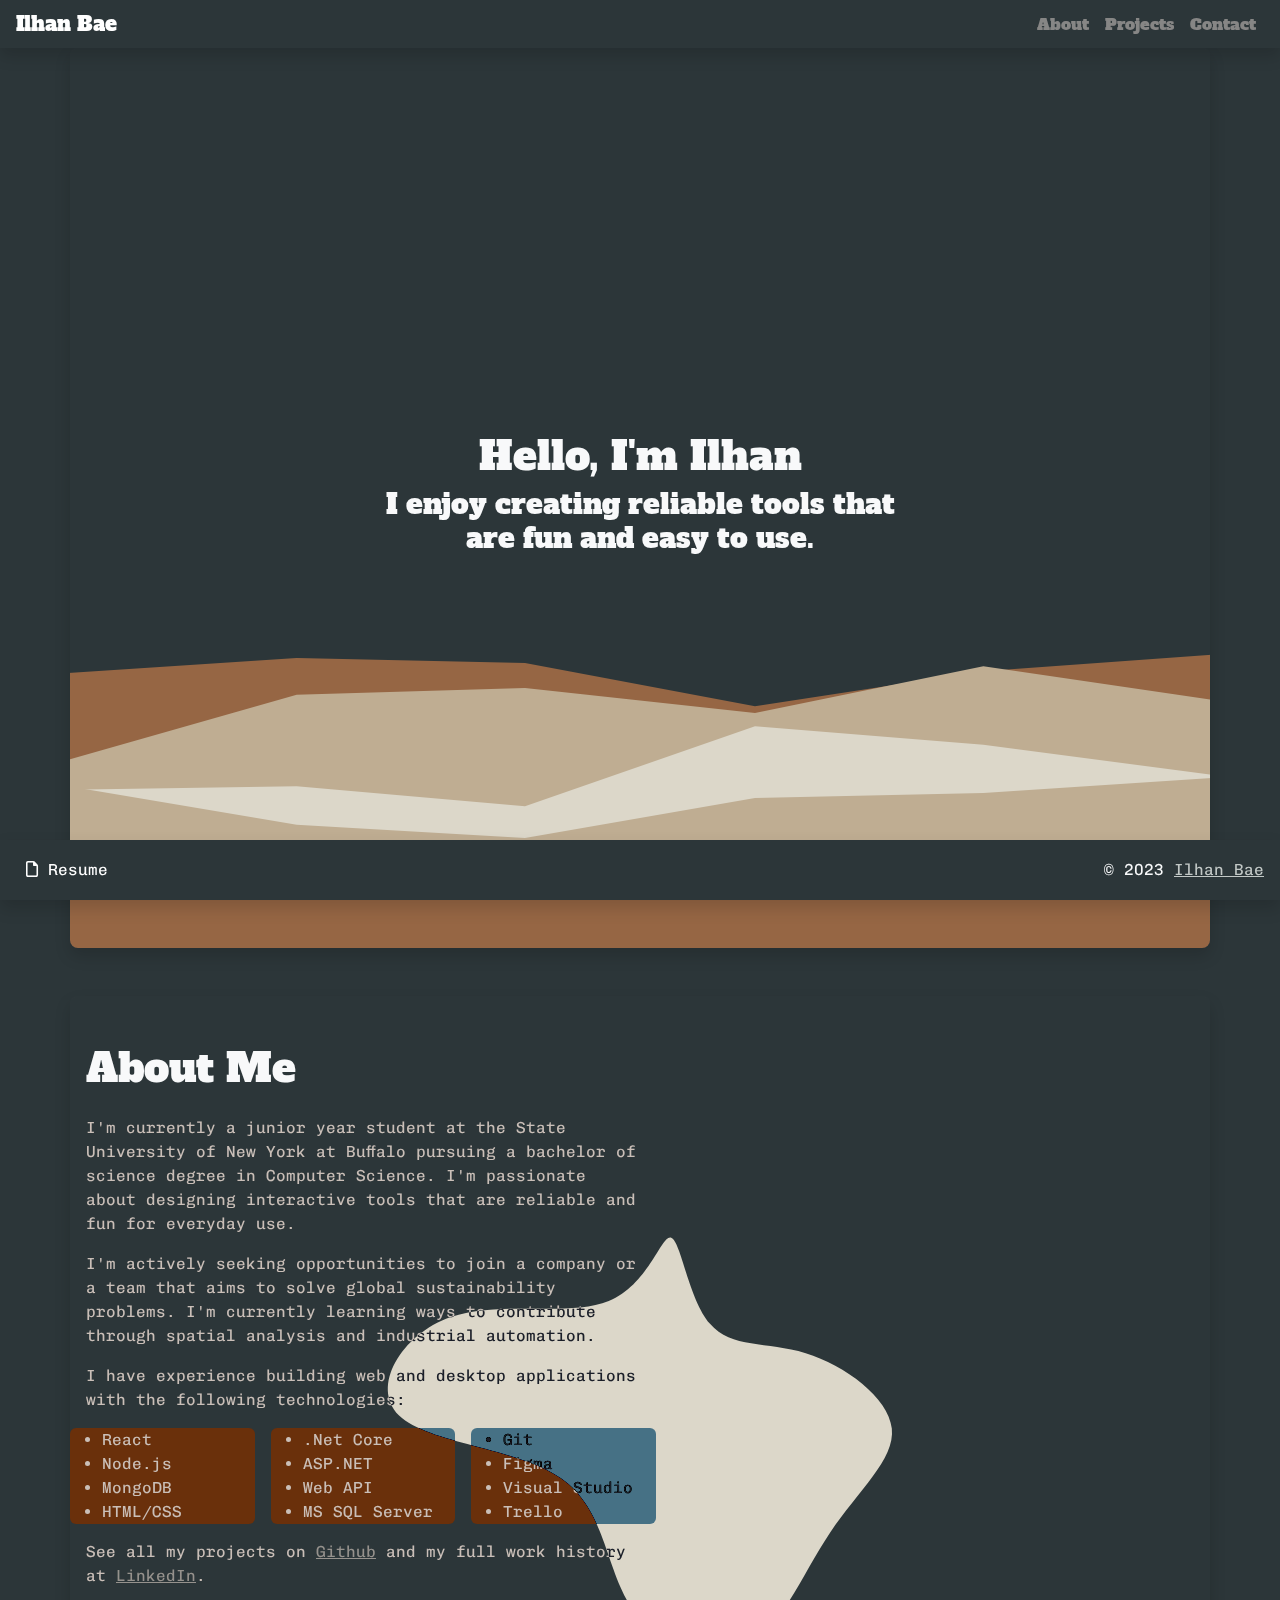
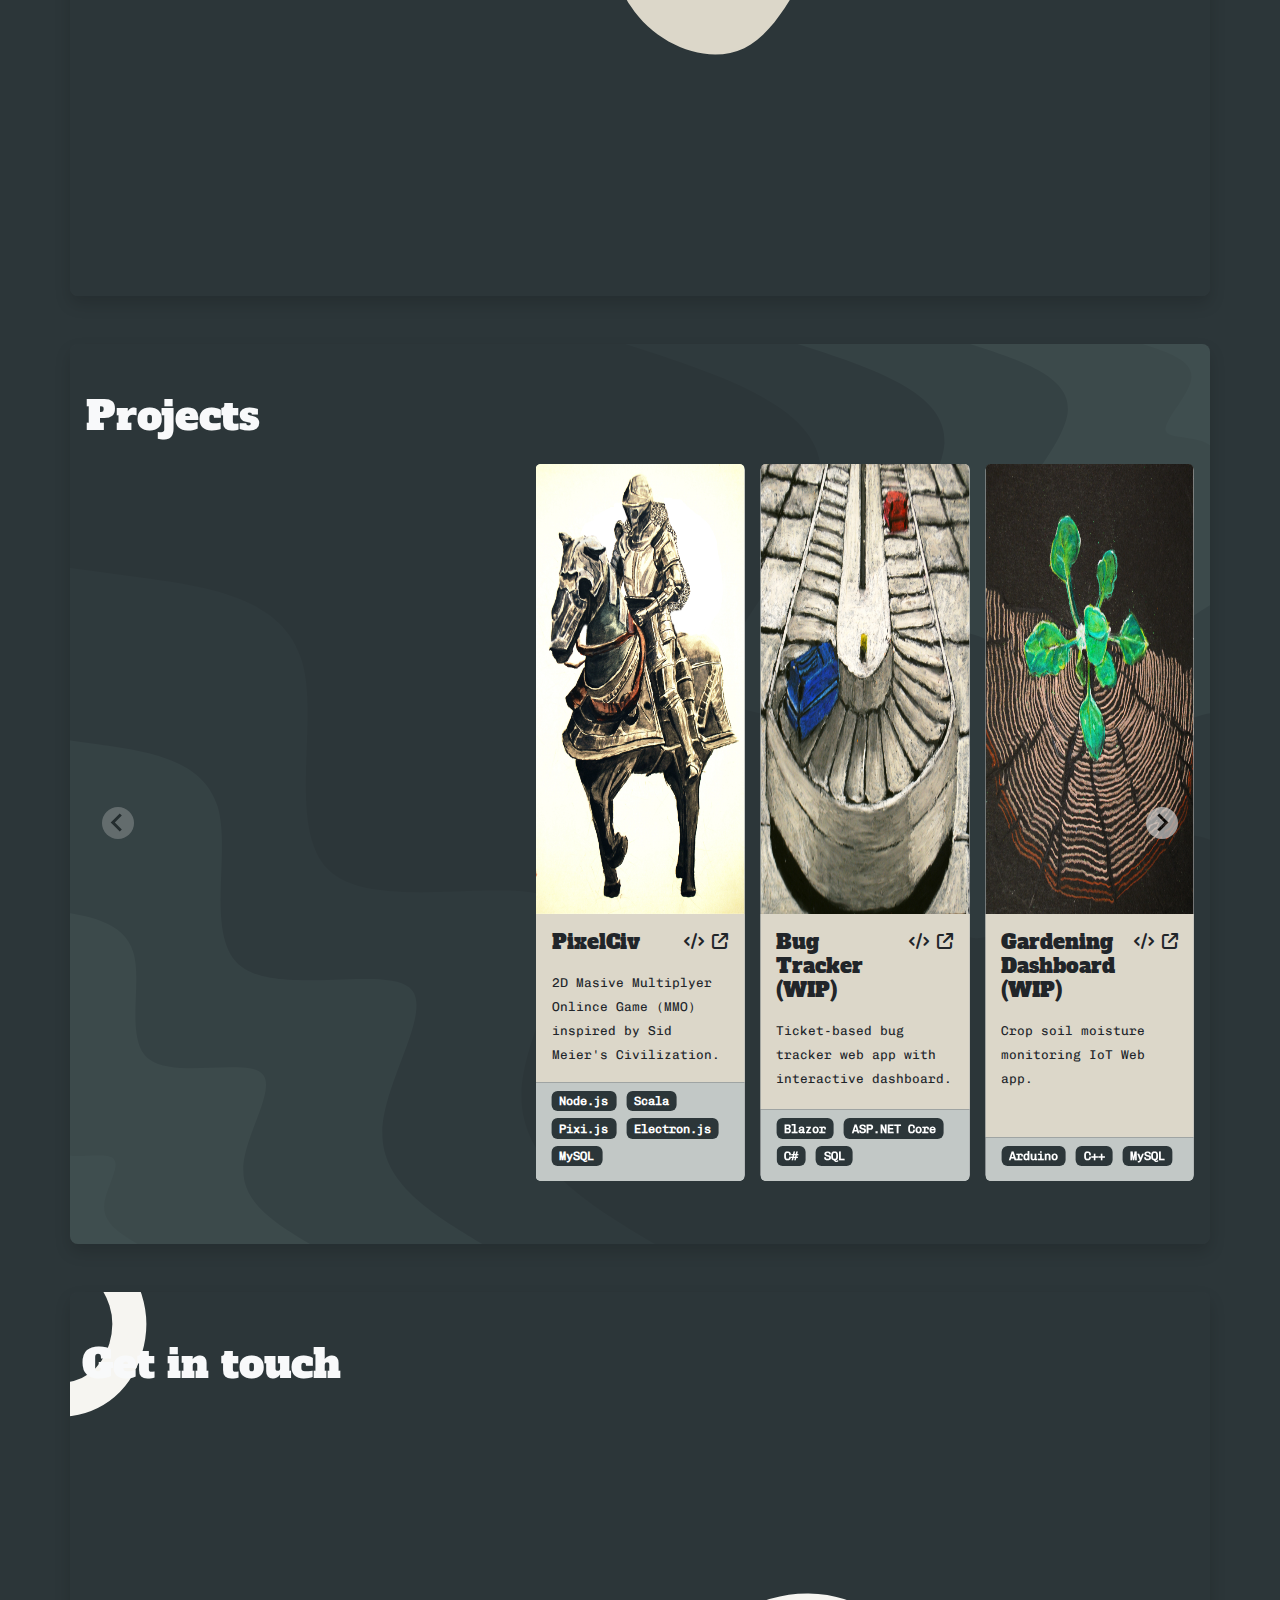
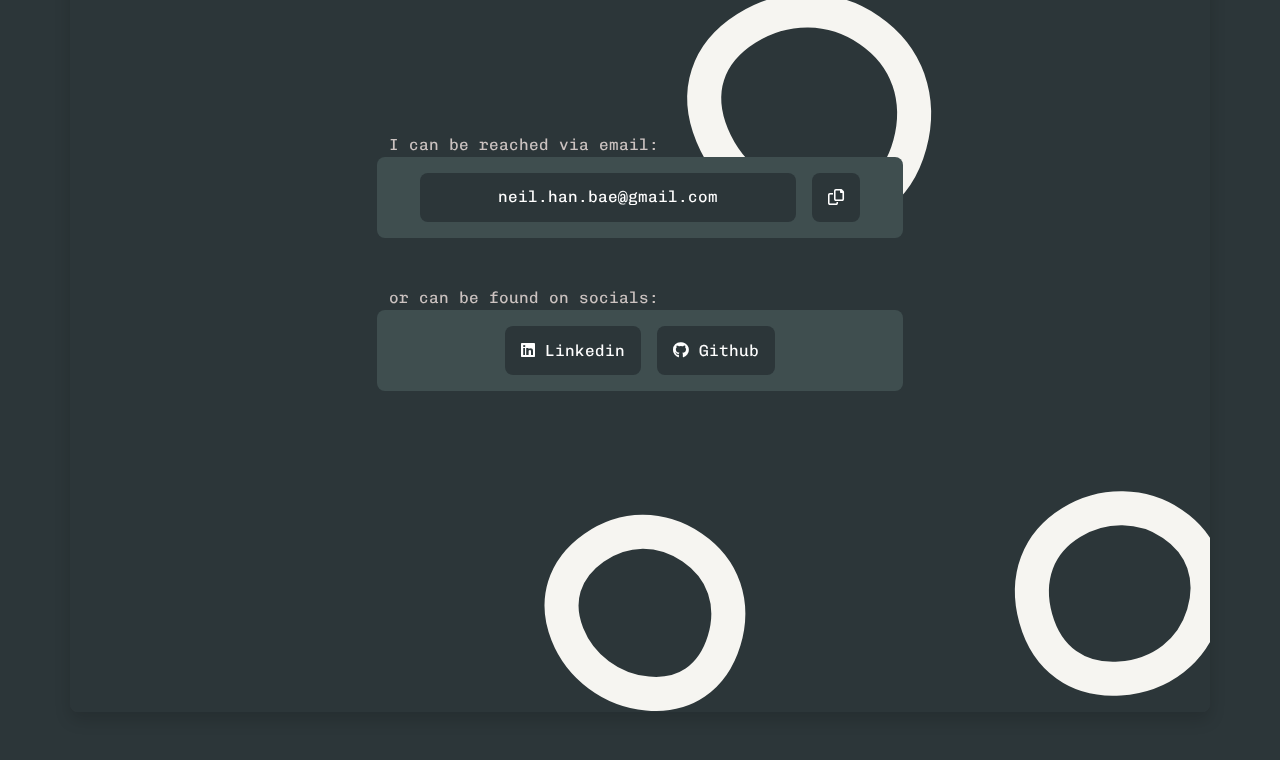
==== commit 294e0166: "Disable card image cover attribute" ====
--- a/index.html
+++ b/index.html
@@ -132,7 +132,7 @@
               <div class="splide__slide">
                 <div class="card h-100">
                   <!-- Card Image -->
-                  <img class="card-img-top" src="/assets/images/illustrations/ice-climber.jpg" alt="Detailed graphite on paper drawing of crumpled-paper">
+                  <img class="card-img-top" src="/assets/images/illustrations/knight.jpg" alt="Detailed pen and ink on paper drawing of medieval knight">
                   <!-- Card Body -->
                   <div class="card-body bg-st">
                     <div class="d-flex card-title justify-content-between">
--- a/assets/css/main.css
+++ b/assets/css/main.css
@@ -138,8 +138,10 @@
 }
 .card-img-top {
   width: 100%;
-  height: 40vh;
-  object-fit: cover;
+  height: 50vh;
+  /* object-fit: cover; */
+  /* object-fit: contain; */
+  /* background-image: url("/assets/images/haikei/low-poly-grid-haikei.svg"); */
 }
 
 /* Sections */
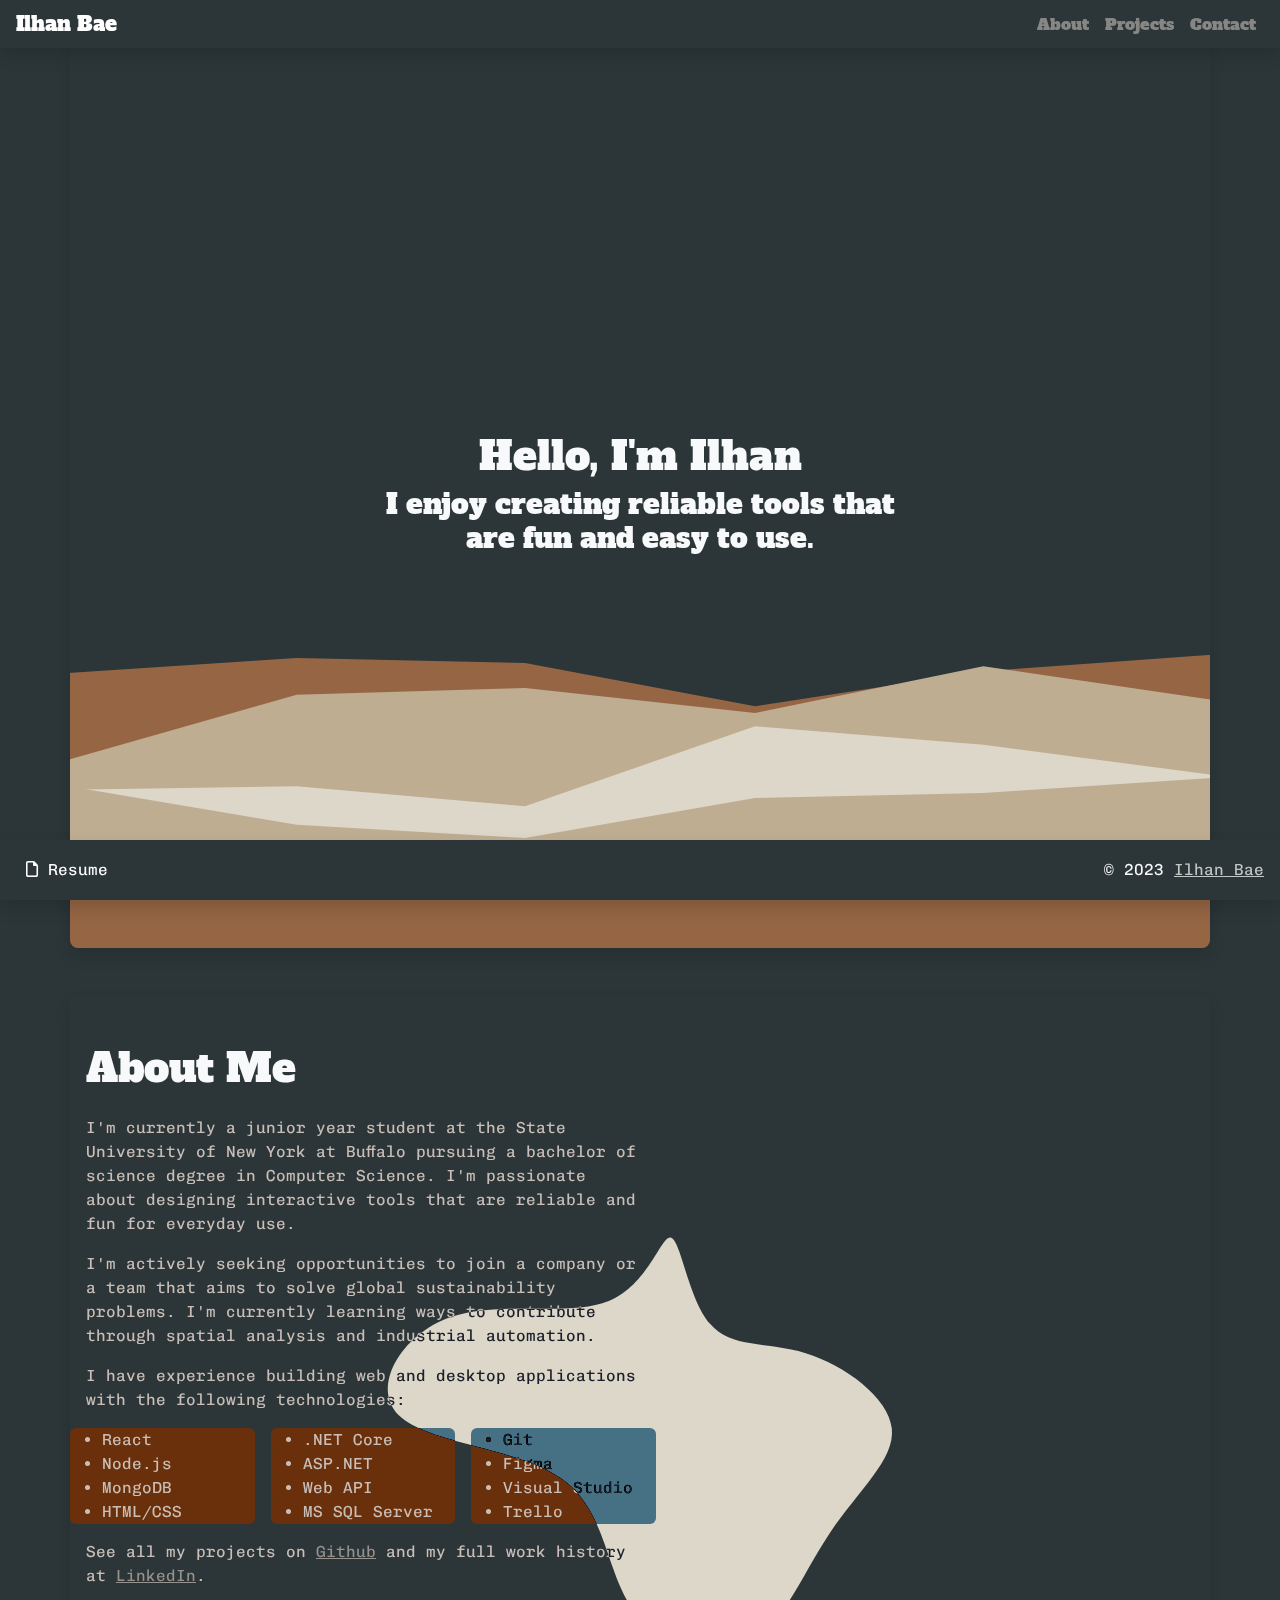
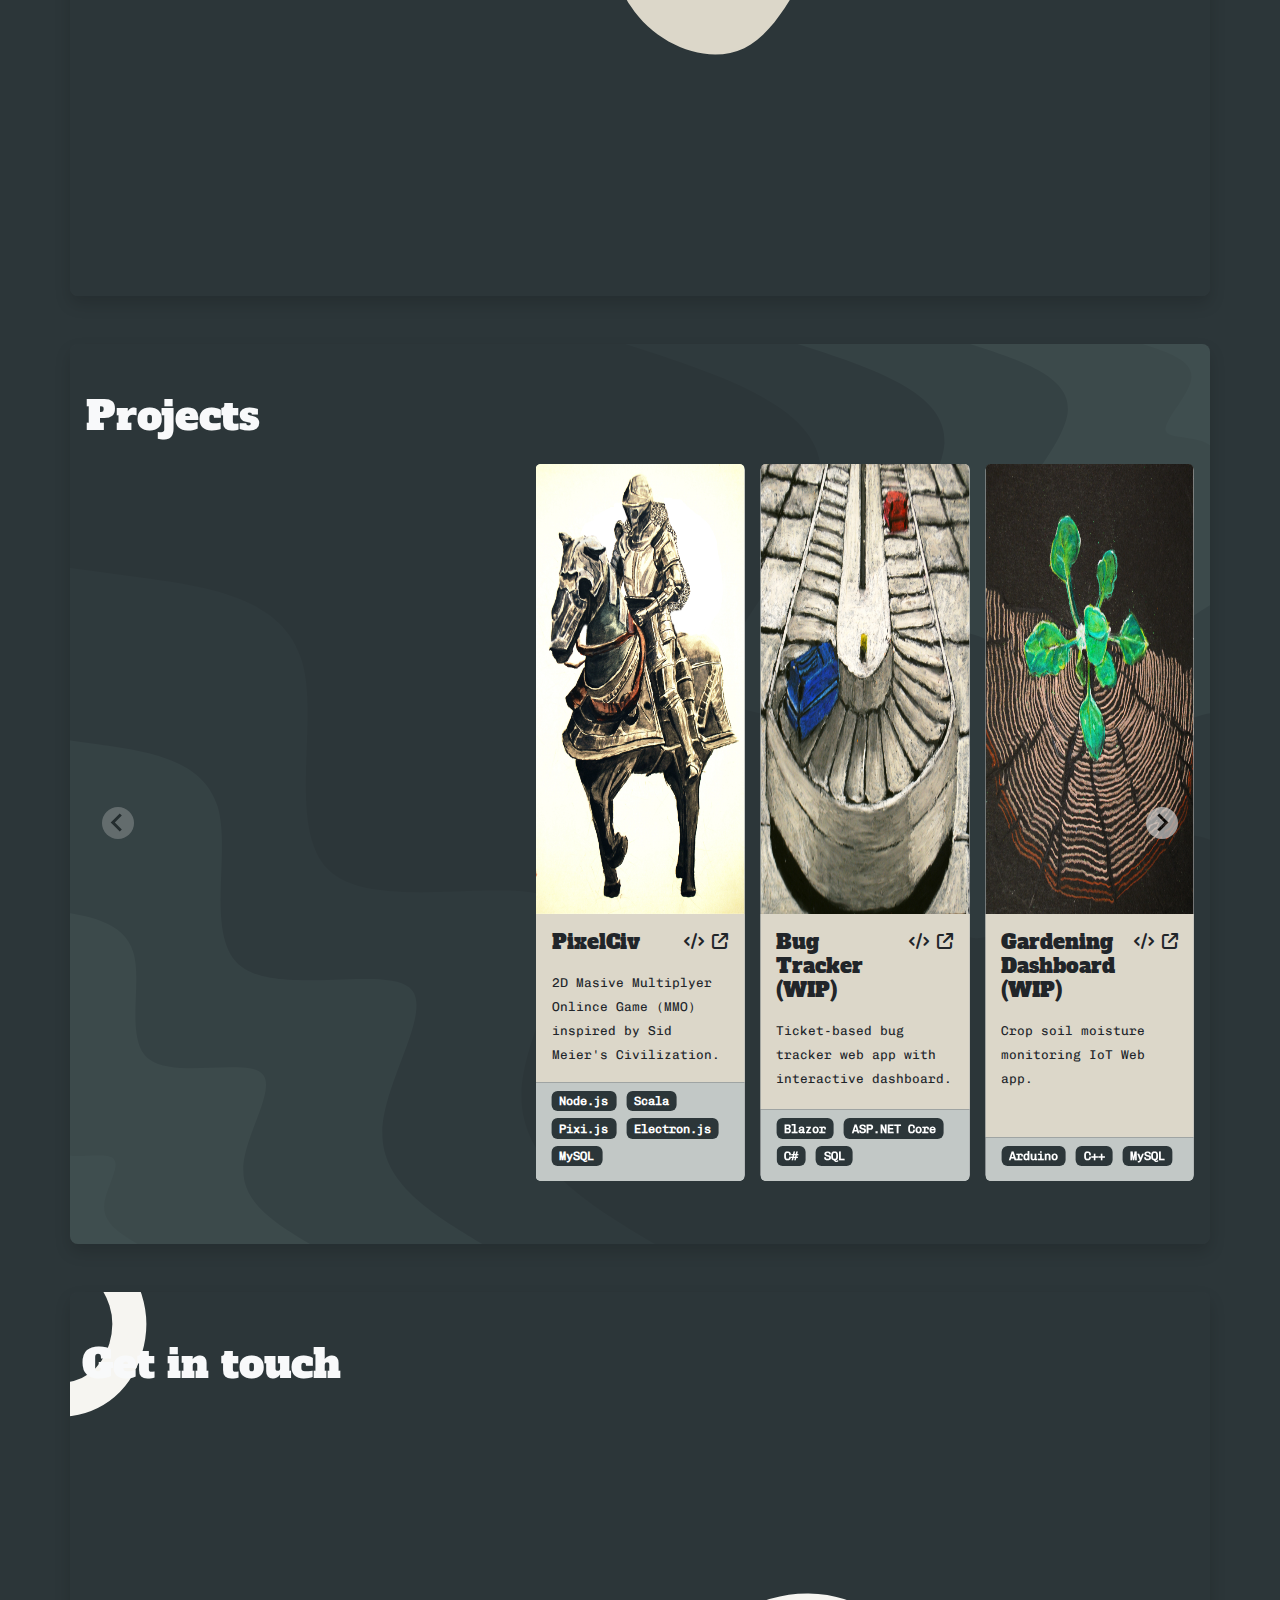
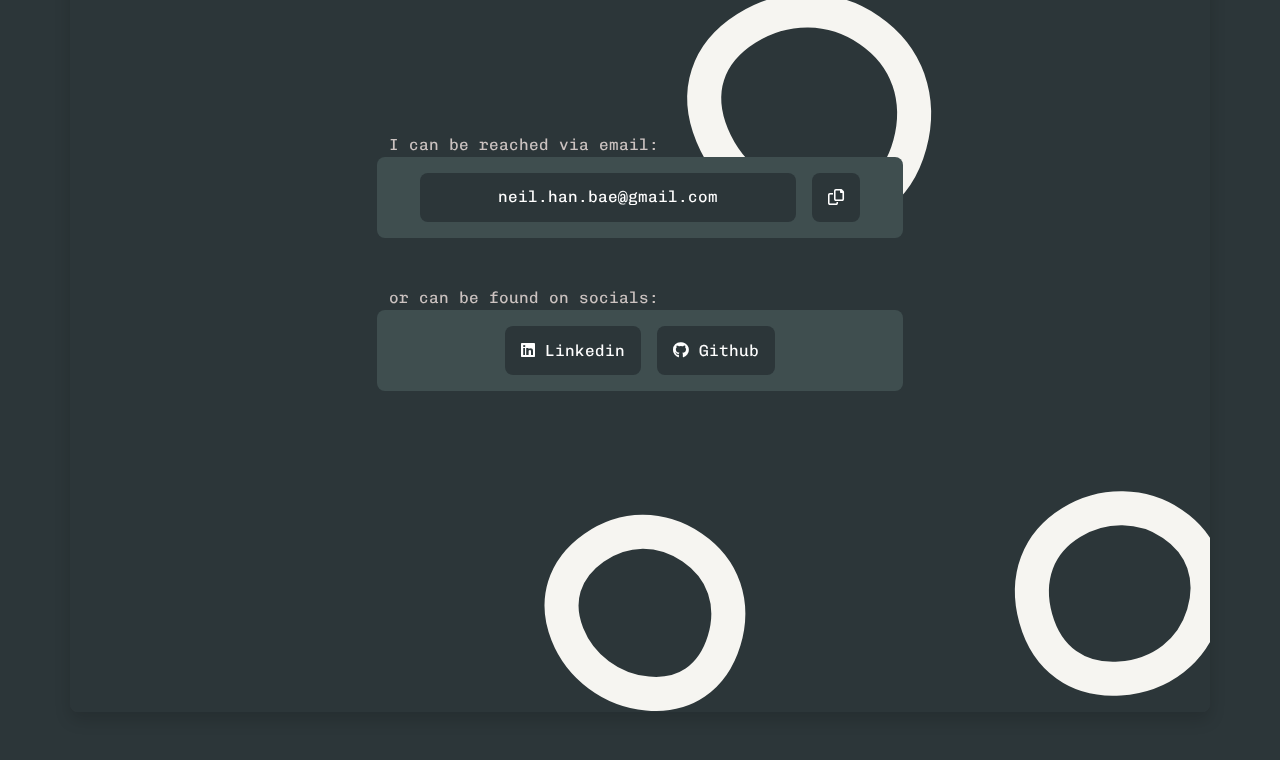
==== commit b73017ee: "Fix tech stack typo" ====
--- a/index.html
+++ b/index.html
@@ -96,7 +96,7 @@
                 <li>HTML/CSS</li>
               </ul>
               <ul class="col-sm-4 bg-mb rounded">
-                <li>.Net Core</li>
+                <li>.NET Core</li>
                 <li>ASP.NET</li>
                 <li>Web API</li>
                 <li>MS SQL Server</li>
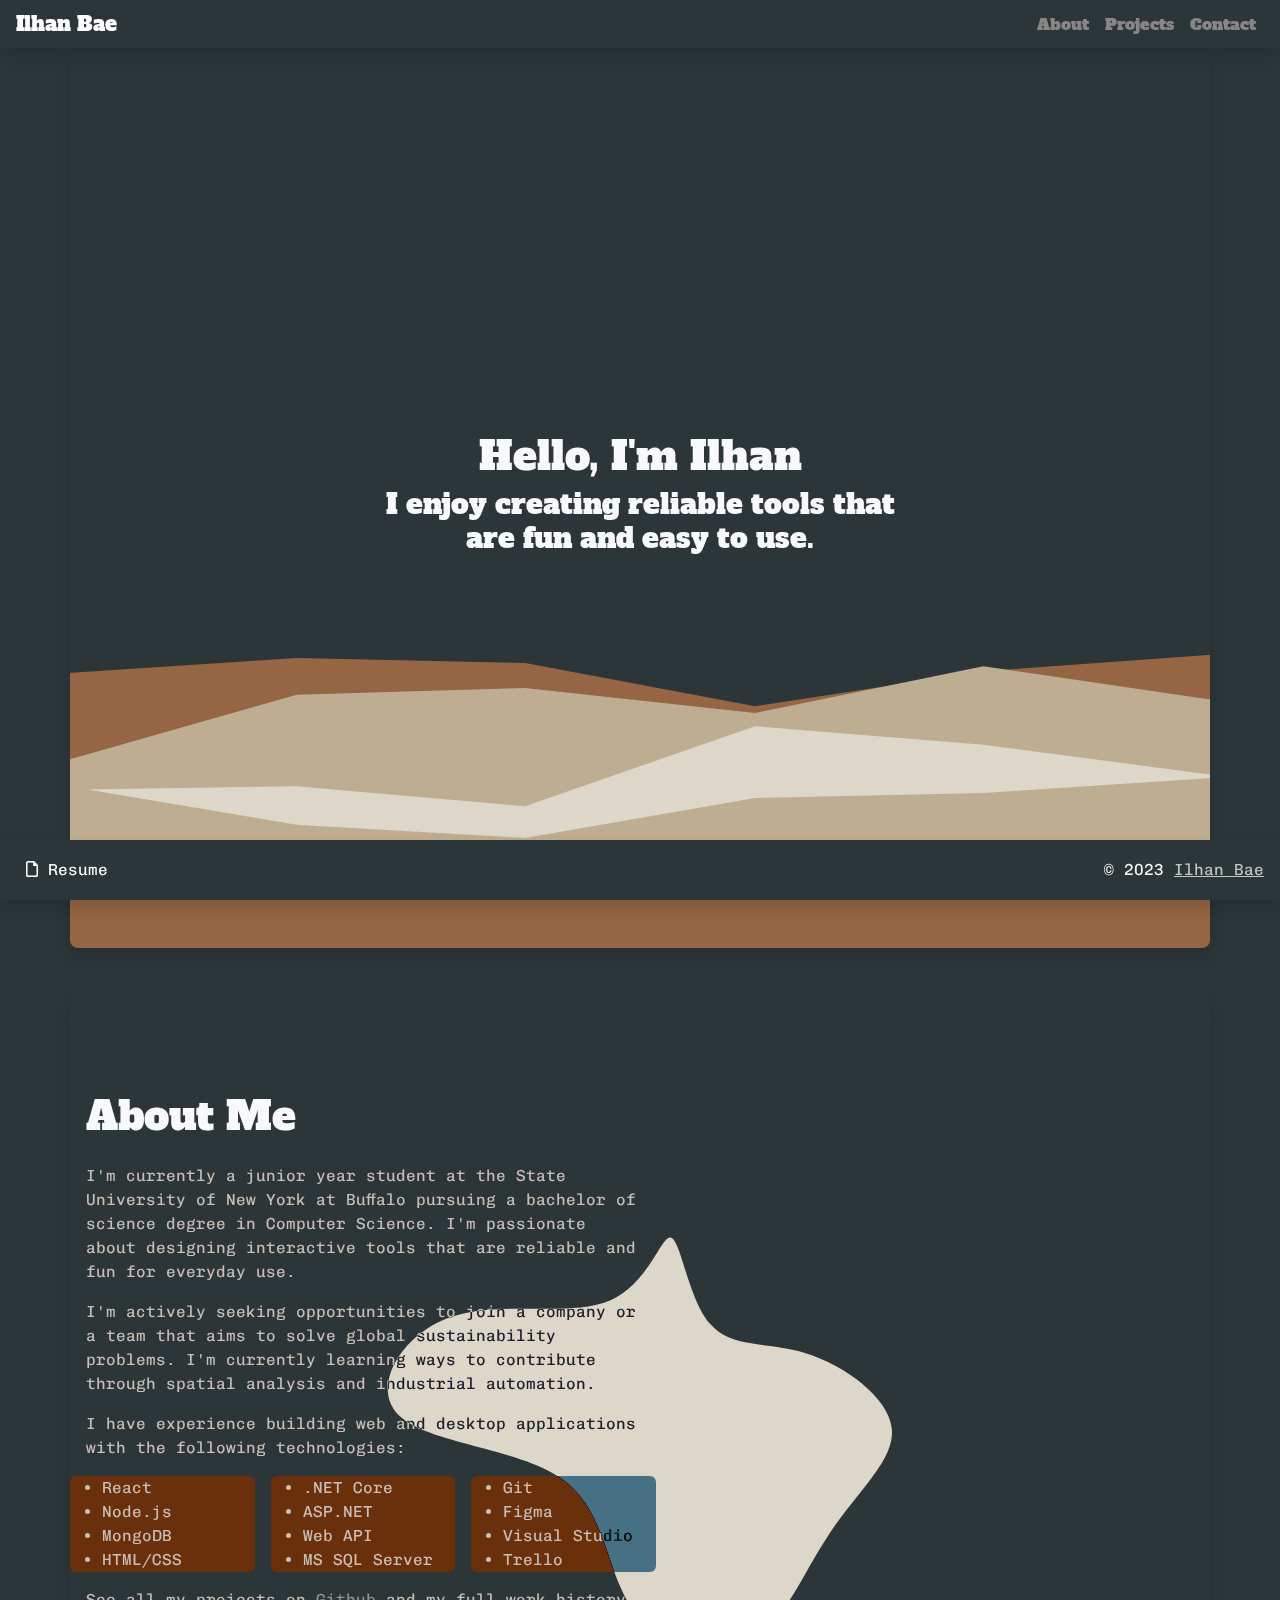
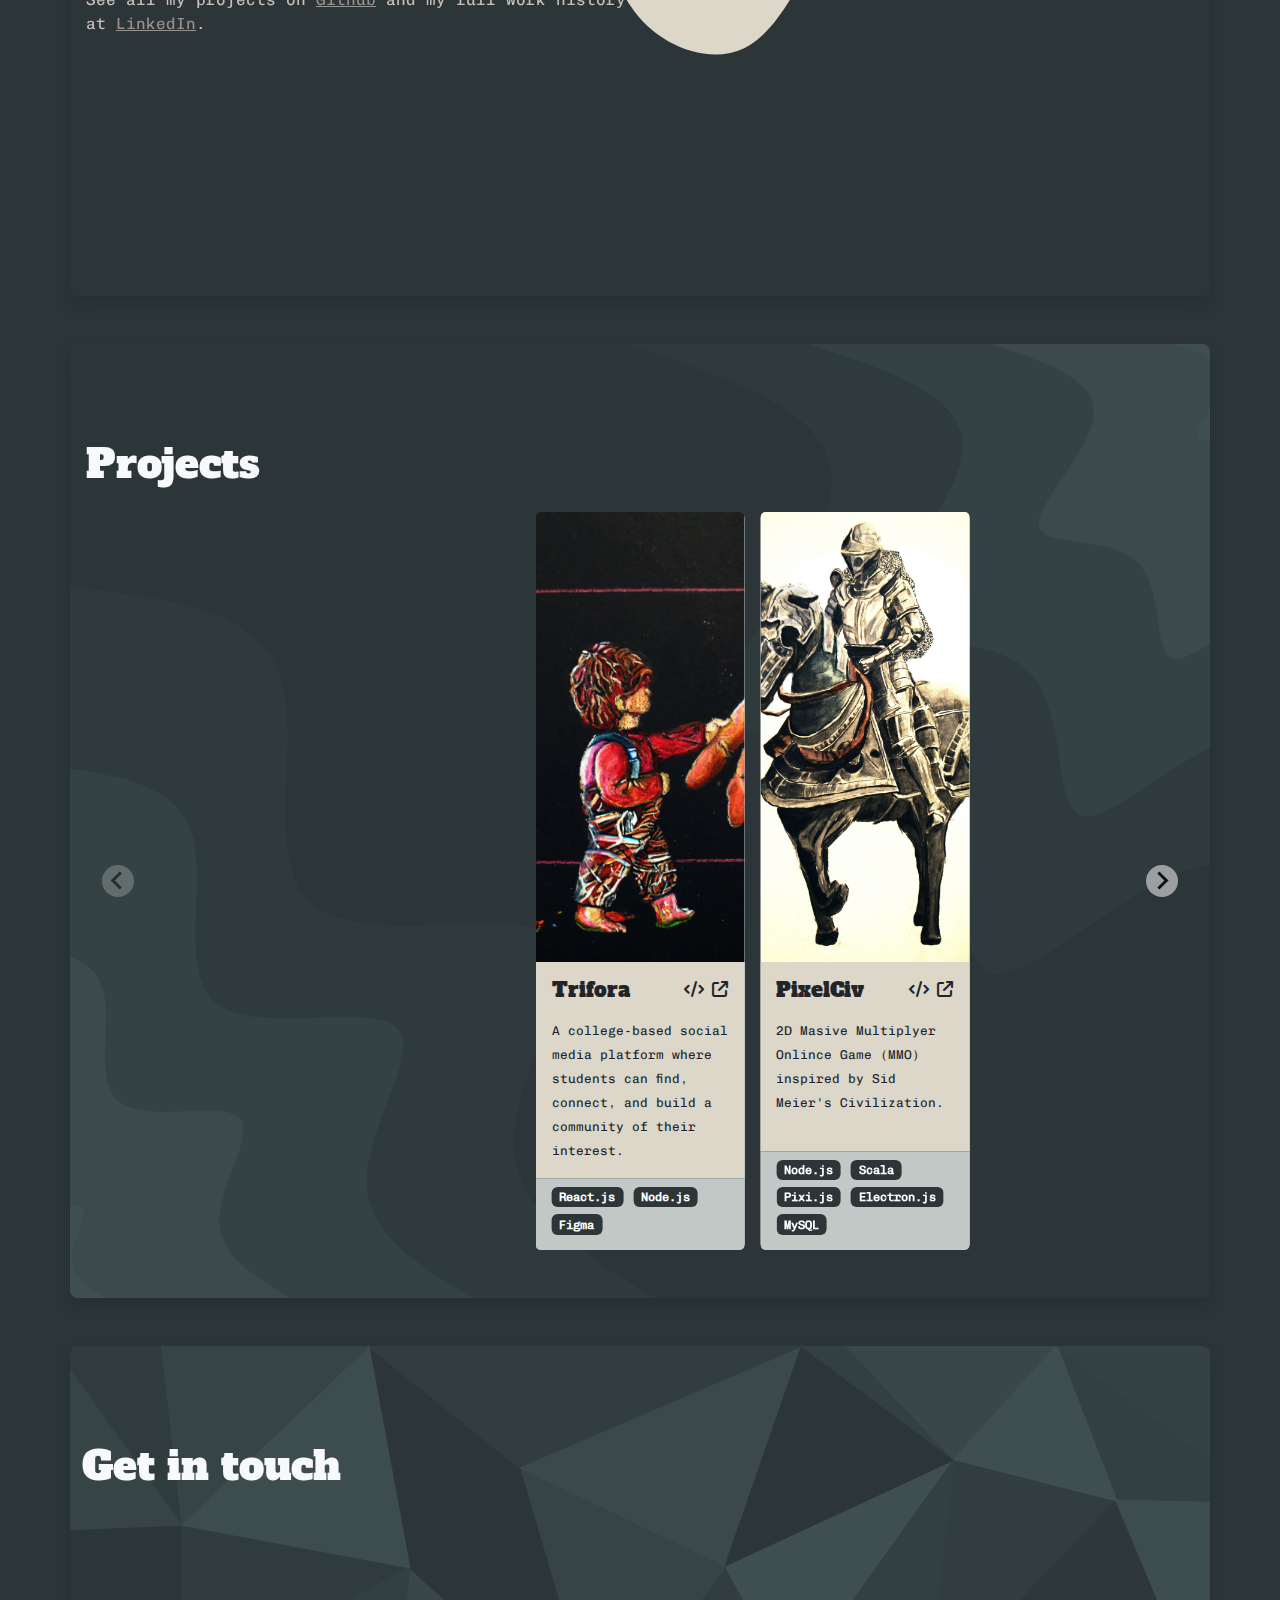
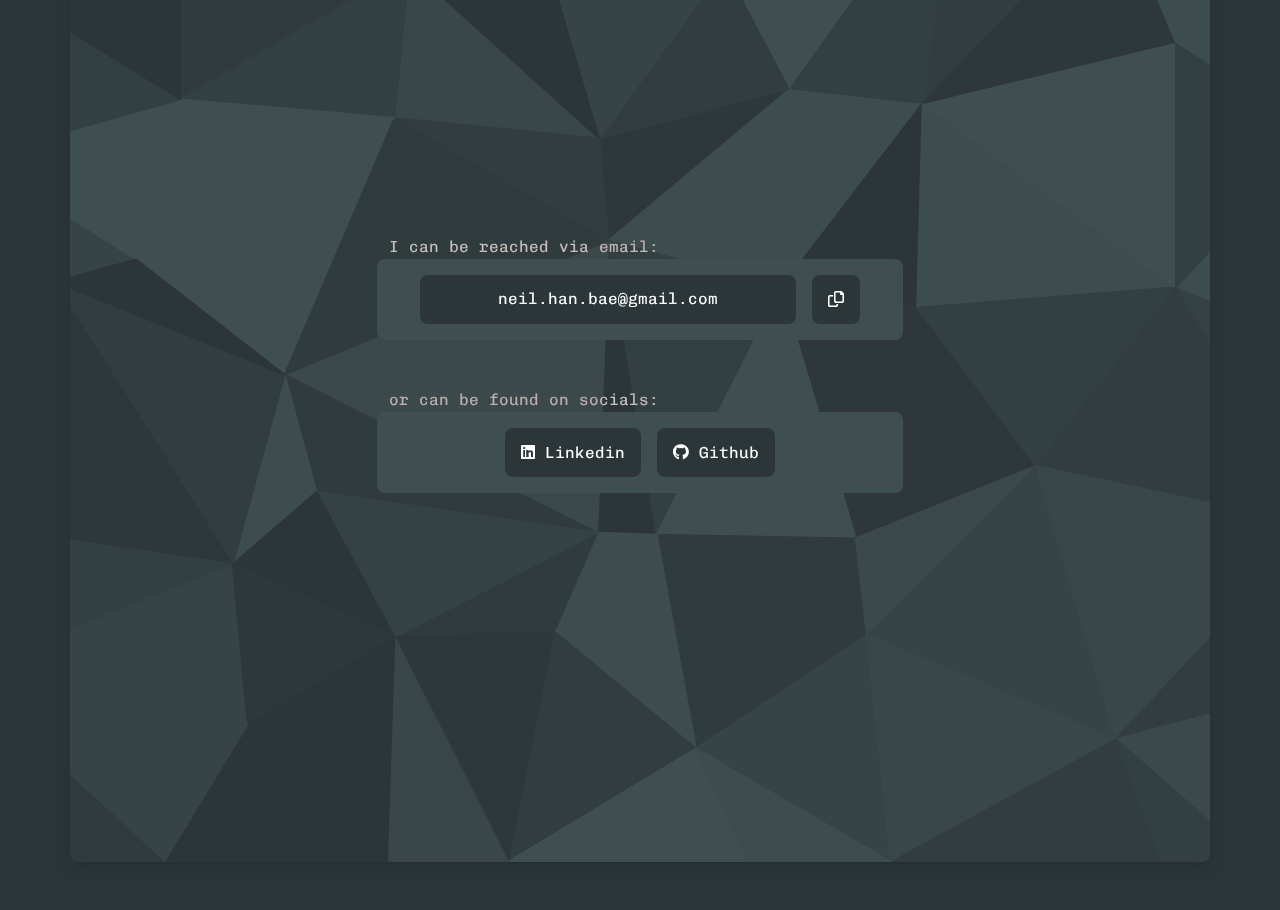
==== commit 42a0b9b7: "Add new project" ====
--- a/index.html
+++ b/index.html
@@ -21,7 +21,7 @@
 </head>
 
 <body>
-  <div>
+  <div class="jumbotron">
     
     <!-- Navbar Contents -->
     <nav class="navbar navbar-expand-md fixed-top py-1 px-3 navbar-dark bg-do shadow" id="navbar">
@@ -67,7 +67,7 @@
 
 
       <!-- About Section -->
-      <section class="container min-vh-100 my-5 rounded-3 shadow px-3" id="about">
+      <section class="container min-vh-100 my-5 py-5 rounded-3 shadow px-3" id="about">
         <!-- Section Title -->
         <h1 class="text-light pt-5 pb-3">About Me</h1>
         <!-- Section Contents -->
@@ -120,7 +120,7 @@
 
      
       <!-- Project Section -->
-      <section class="container min-vh-100 my-5 rounded-3 shadow px-3" id="projects">
+      <section class="container min-vh-100 my-5 py-5 rounded-3 shadow px-3" id="projects">
         <!-- Section Title -->
         <h1 class="text-light pt-5 pb-3">Projects</h1>
         <!-- Section Contents -->
@@ -129,6 +129,39 @@
             <div class="splide__list">
 
               <!-- Project One -->
+              <div class="splide__slide">
+                <div class="card h-100">
+                  <!-- Card Image -->
+                  <img class="card-img-top" src="/assets/images/illustrations/bicameral-mind.jpg" alt="Colored pencil drawing of iconic bicameral mind">
+                  <!-- Card Body -->
+                  <div class="card-body bg-st">
+                    <div class="d-flex card-title justify-content-between">
+                      <!-- Card Body Title -->
+                      <h5>Trifora</h5>
+                      <div class="d-flex flex-row gap-2">
+                        <a class="nav-link" href="https://github.com/Northbase/TriFora" target="_blank" >
+                          <i class="fa-sharp fa-solid fa-code"></i>
+                        </a>
+                        <a class="nav-link" href="https://github.com/Northbase/TriFora" target="_blank">
+                          <i class="fa-sharp fa-solid fa-arrow-up-right-from-square"></i>
+                        </a>
+                      </div>
+                    </div>
+                    <!-- Card Body Text -->
+                    <span class="card-text">
+                      A college-based social media platform where students can find, connect, and build a community of their interest.
+                    </span>
+                  </div>
+                  <!-- Card Footer -->
+                  <div class="card-footer">
+                    <span class="badge badge-pill">React.js</span>
+                    <span class="badge badge-pill">Node.js</span>
+                    <span class="badge badge-pill">Figma</span>
+                  </div>
+                </div>
+              </div>
+
+              <!-- Project Two -->
               <div class="splide__slide">
                 <div class="card h-100">
                   <!-- Card Image -->
@@ -162,107 +195,6 @@
                   </div>
                 </div>
               </div>
-
-              <!-- Project Two -->
-              <div class="splide__slide">
-                <div class="card h-100">
-                  <!-- Card Image -->
-                  <img class="card-img-top" src="/assets/images/illustrations/baggage-carousel.jpg" alt="Oil on canvas drawing of Baggage Claim Area">
-                  <!-- Card Body -->
-                  <div class="card-body bg-st">
-                    <div class="d-flex card-title justify-content-between">
-                      <!-- Card Body Title -->
-                      <h5>Bug Tracker (WIP)</h5>
-                      <div class="d-flex flex-row gap-2">
-                        <a class="nav-link disabled" href="" target="_blank" >
-                          <i class="fa-sharp fa-solid fa-code"></i>
-                        </a>
-                        <a class="nav-link disabled" href="" target="_blank">
-                          <i class="fa-sharp fa-solid fa-arrow-up-right-from-square"></i>
-                        </a>
-                      </div>
-                    </div>
-                    <!-- Card Body Text -->
-                    <span class="card-text">
-                      Ticket-based bug tracker web app with interactive dashboard.
-                    </span>
-                  </div>
-                  <!-- Card Footer -->
-                  <div class="card-footer">
-                    <span class="badge badge-pill">Blazor</span>
-                    <span class="badge badge-pill">ASP.NET Core</span>
-                    <span class="badge badge-pill">C#</span>
-                    <span class="badge badge-pill">SQL</span>
-                  </div>
-                </div>
-              </div>
-
-              <!-- Project Three -->
-              <div class="splide__slide">
-                <div class="card h-100">
-                  <!-- Card Image -->
-                  <img class="card-img-top" src="/assets/images/illustrations/wood-leaf.jpg" alt="Colored pencil on paper drawing of a sapling emerging out of tree trunk">
-                  <!-- Card Body -->
-                  <div class="card-body bg-st">
-                    <!-- Card Body Title -->
-                    <div class="d-flex card-title justify-content-between">
-                      <h5>Gardening Dashboard (WIP)</h5>
-                      <div class="d-flex flex-row gap-2">
-                        <a class="nav-link disabled" href="" target="_blank">
-                          <i class="fa-sharp fa-solid fa-code"></i>
-                        </a>
-                        <a class="nav-link disabled" href="" target="_blank">
-                          <i class="fa-sharp fa-solid fa-arrow-up-right-from-square"></i>
-                        </a>
-                      </div>
-                    </div>
-                    <!-- Card Body Text -->
-                    <span class="card-text">
-                      Crop soil moisture monitoring IoT Web app.
-                    </span>
-                  </div>
-                  <!-- Card Footer -->
-                  <div class="card-footer">
-                    <span class="badge badge-pill">Arduino</span>
-                    <span class="badge badge-pill">C++</span>
-                    <span class="badge badge-pill">MySQL</span>
-                  </div>
-                </div>
-              </div>
-
-              <!-- Project Four -->
-              <div class="splide__slide">
-              <div class="card h-100">
-                <!-- Card Image -->
-                <img class="card-img-top" src="/assets/images/illustrations/small-box.jpg" alt="Colored pencil on paper drawing of a abandoned wooden cabin">
-                <!-- Card Body -->
-                <div class="card-body bg-st">
-                  <!-- Card Body Title -->
-                  <div class="d-flex card-title justify-content-between">
-                    <h5>Musical Diorama Box (WIP)</h5>
-                    <div class="d-flex flex-row gap-2">
-                      <a class="nav-link disabled" href="" target="_blank">
-                        <i class="fa-sharp fa-solid fa-code"></i>
-                      </a>
-                      <a class="nav-link disabled" href="" target="_blank">
-                        <i class="fa-sharp fa-solid fa-arrow-up-right-from-square"></i>
-                      </a>
-                    </div>
-                  </div>
-                  <!-- Card Body Text -->
-                  <span class="card-text">
-                    Immersive musical experience on web.
-                  </span>
-                </div>
-                <!-- Card Footer -->
-                <div class="card-footer">
-                  <span class="badge badge-pill">Unity</span>
-                  <span class="badge badge-pill">C#</span>
-                </div>
-              </div>
-            </div>
-
-
               
             </div>
           </div>
@@ -272,7 +204,7 @@
 
       
       <!-- contact section -->
-      <section class="container min-vh-100 mb-5 rounded-3 shadow text-light" id="contact">
+      <section class="container min-vh-100 mb-5 py-5 rounded-3 shadow text-light" id="contact">
         <!-- Section Title -->
         <h1 class="text-light pt-5 pb-3">Get in touch</h1>
         <!-- Section Contents -->
@@ -316,8 +248,6 @@
       </section>
 
     </main>
-
-
 
     <!-- Footer Contents -->
     <footer class="d-flex justify-content-between align-items-center p-3 fixed-bottom bg-do shadow">
--- a/assets/css/main.css
+++ b/assets/css/main.css
@@ -45,7 +45,7 @@
   background-color: var(--sassafras-tea);
 }
 .bg-wc {
-  background-color: var(--sassafras-tea);
+  background-color: var(--white-chalk);
 }
 .text-light {
   color: var(--white-chalk)
@@ -139,7 +139,7 @@
 .card-img-top {
   width: 100%;
   height: 50vh;
-  /* object-fit: cover; */
+  object-fit: cover;
   /* object-fit: contain; */
   /* background-image: url("/assets/images/haikei/low-poly-grid-haikei.svg"); */
 }
@@ -199,7 +199,7 @@
 
 /* Contact Section */
 #contact {
-  background-image: url("/assets/images/haikei/blob-scatter-haikei.svg");
+  background-image: url("/assets/images/haikei/low-poly-grid-haikei.svg");
 }
 #contact span {
   mix-blend-mode: difference;
